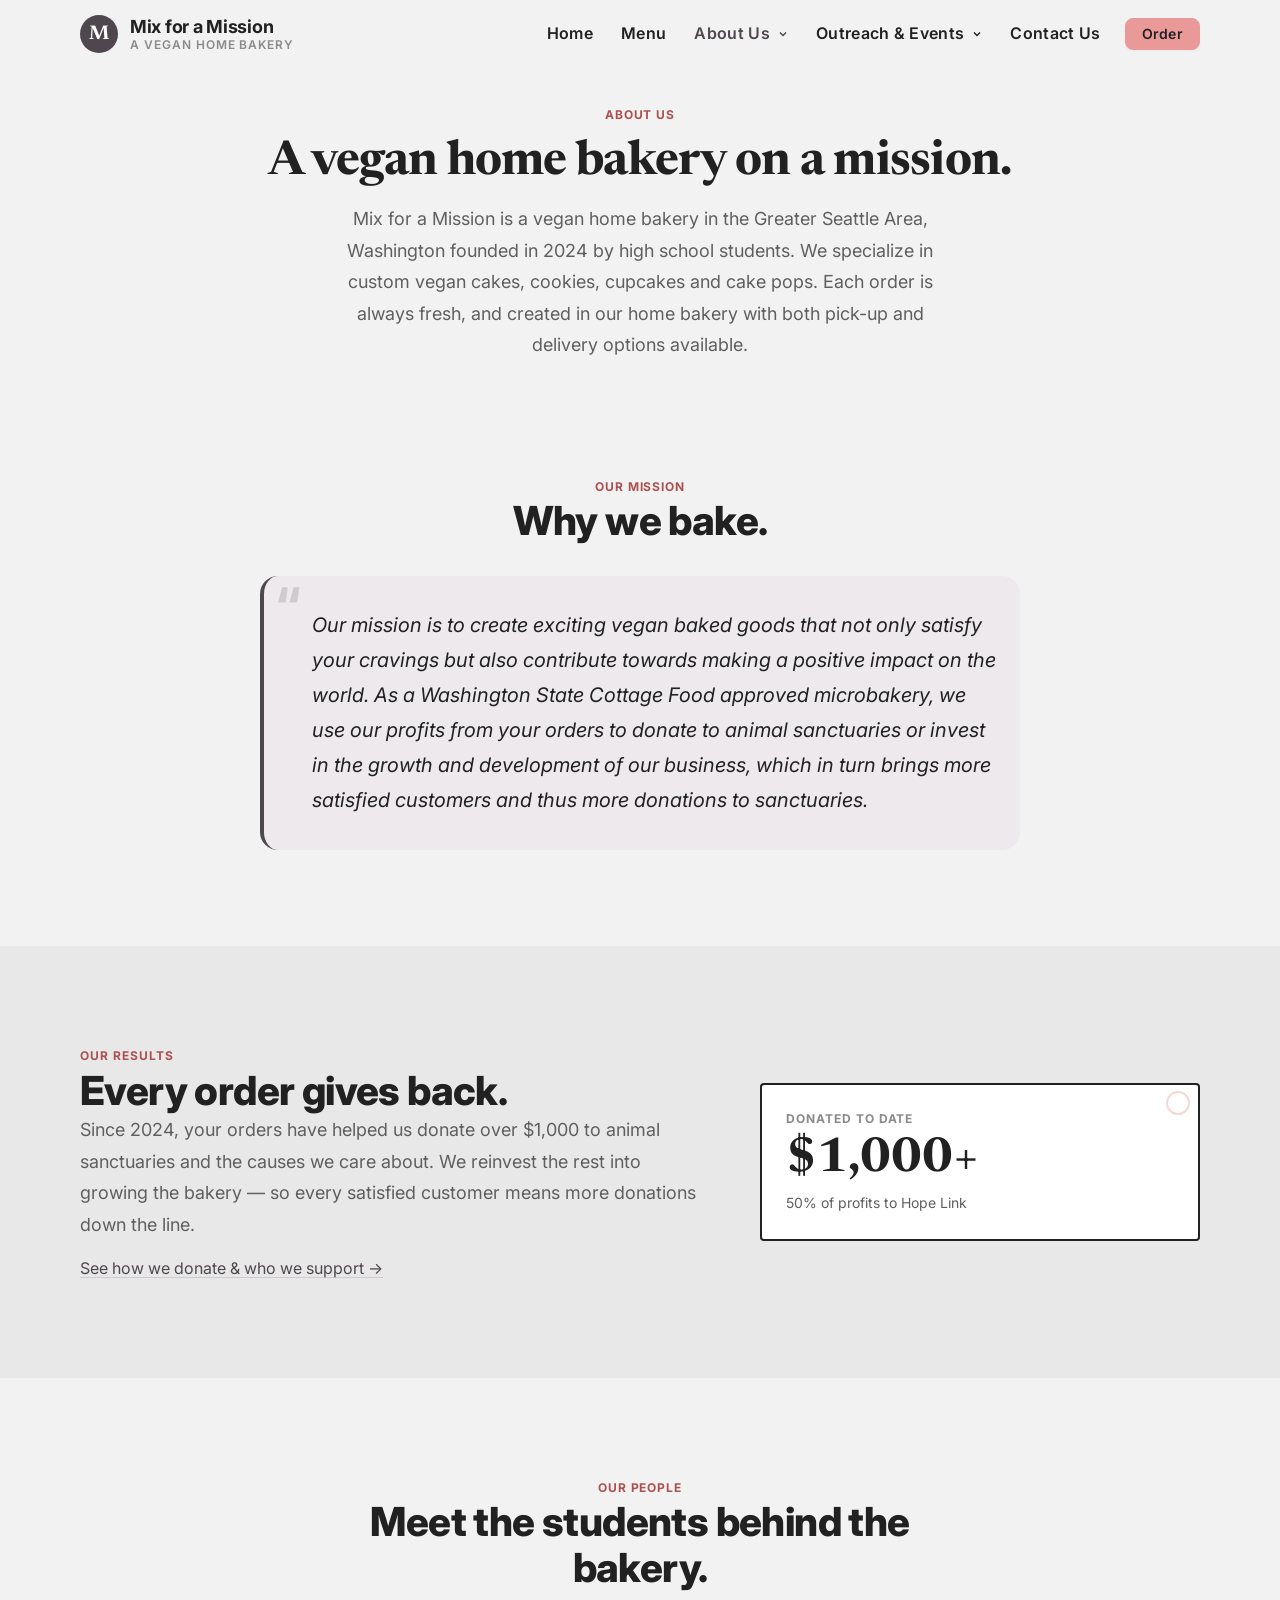
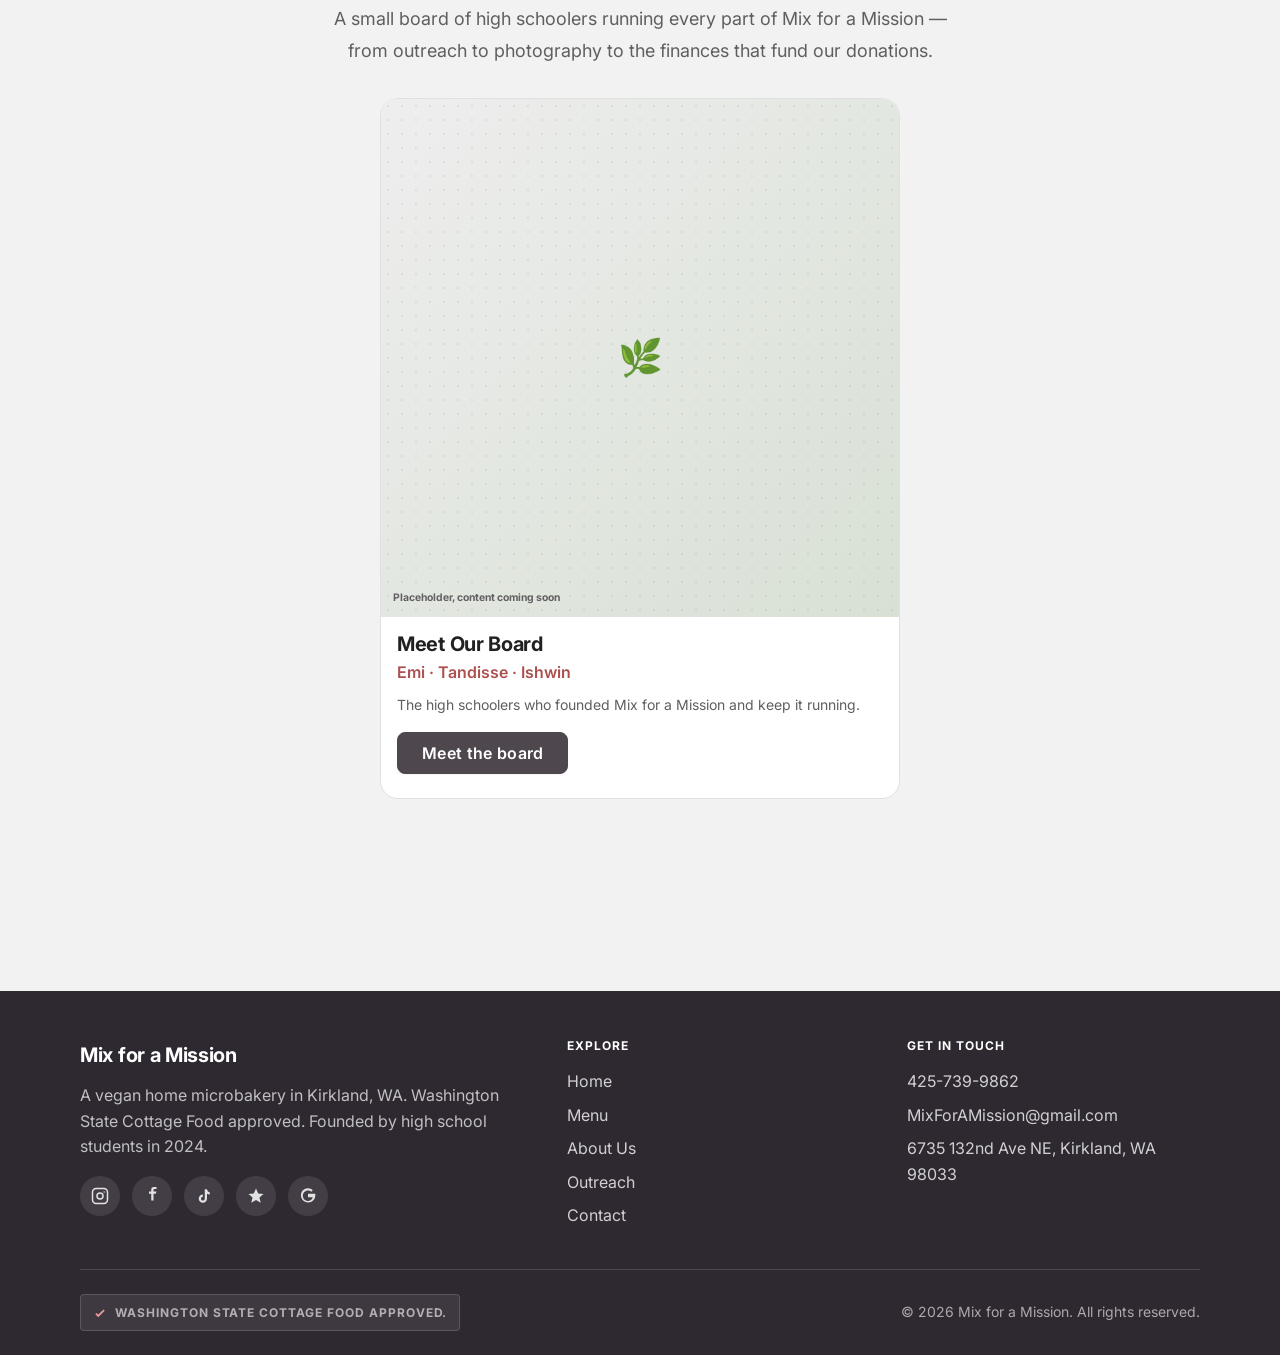
==== about/index.html @ ec53917e "Design overhaul: Newsreader typography, asymmetric hero, label-stamp motif, simplified cards + full " ====
<!DOCTYPE html>
<html lang="en">
<head>
  <meta charset="UTF-8" />
  <meta name="viewport" content="width=device-width, initial-scale=1.0" />
  <title>About: Mix for a Mission</title>
  <meta name="description" content="About Mix for a Mission: our story and mission." />
  <meta name="theme-color" content="#2f4a3a" />

  <link rel="preconnect" href="https://fonts.googleapis.com" />
  <link rel="preconnect" href="https://fonts.gstatic.com" crossorigin />
  <link href="https://fonts.googleapis.com/css2?family=Newsreader:opsz,wght@6..72,400;6..72,500;6..72,600;6..72,700&family=Inter:wght@400;500;600;700;800&display=swap" rel="stylesheet" />

  <link rel="stylesheet" href="../css/styles.css" />
  <link rel="icon" href="data:image/svg+xml,<svg xmlns='http://www.w3.org/2000/svg' viewBox='0 0 100 100'><circle cx='50' cy='50' r='48' fill='%232f4a3a'/><text x='50' y='68' font-size='52' text-anchor='middle' fill='white' font-family='Georgia,serif'>M</text></svg>" />
</head>
<body>
  <a class="skip-link" href="#main">Skip to content</a>

  <header class="site-header">
    <div class="container header-inner">
      <a class="brand" href="../" aria-label="Mix for a Mission — home">
        <span class="brand-mark" aria-hidden="true">M</span>
        <span class="brand-text">
          Mix for a Mission
          <small>A Vegan Home Bakery</small>
        </span>
      </a>
      <button class="nav-toggle" type="button" aria-expanded="false" aria-controls="primary-nav" aria-label="Menu">
        <span class="bar" aria-hidden="true"></span>
      </button>
      <nav class="primary-nav" id="primary-nav" aria-label="Primary">
        <ul class="nav-list">
          <li class="nav-item"><a class="nav-link" href="../">Home</a></li>
          <li class="nav-item"><a class="nav-link" href="../menu/">Menu</a></li>
          <li class="nav-item has-dropdown">
            <a class="nav-link has-caret is-current" href="./">About Us<svg class="caret" viewBox="0 0 10 10" fill="none" stroke="currentColor" stroke-width="1.5" aria-hidden="true"><path d="M2 3.5L5 6.5L8 3.5"/></svg></a>
            <ul class="dropdown" aria-label="About Us">
              <li><a class="is-active" href="./">Our Mission</a></li>
              <li><a href="donations.html">Donations</a></li>
              <li><a href="board.html">Board</a></li>
            </ul>
          </li>
          <li class="nav-item has-dropdown">
            <a class="nav-link has-caret" href="../outreach/">Outreach &amp; Events<svg class="caret" viewBox="0 0 10 10" fill="none" stroke="currentColor" stroke-width="1.5" aria-hidden="true"><path d="M2 3.5L5 6.5L8 3.5"/></svg></a>
            <ul class="dropdown" aria-label="Outreach &amp; Events">
              <li><a href="../outreach/local-partnerships.html">Local Partnerships</a></li>
            </ul>
          </li>
          <li class="nav-item"><a class="nav-link" href="../contact/">Contact Us</a></li>
        </ul>
        <!-- TODO: replace with the real Google Form URL -->
        <div class="nav-order"><a class="btn btn--secondary btn--sm" href="../contact/#order-form">Order</a></div>
      </nav>
    </div>
  </header>

  <main id="main">
    <!--
      ============================================================
      ABOUT US — hub/summary page
      --------------------------------------------------------
      Intro, full mission statement, Our Results stat, and a
      Meet Our Board CTA card. Donations and Board get their own
      dedicated sub-pages (linked from here).
      ============================================================
    -->

    <!-- ===== Page intro ===== -->
    <section class="page-intro" aria-labelledby="about-title">
      <div class="container">
        <span class="eyebrow">About Us</span>
        <h1 id="about-title">A vegan home bakery on a mission.</h1>
        <p class="lead">Mix for a Mission is a vegan home bakery in the Greater Seattle Area, Washington founded in 2024 by high school students. We specialize in custom vegan cakes, cookies, cupcakes and cake pops. Each order is always fresh, and created in our home bakery with both pick-up and delivery options available.</p>
      </div>
    </section>

    <!-- ===== Mission statement ===== -->
    <section class="section" aria-labelledby="mission-heading">
      <div class="container">
        <div class="section-head section-head--center">
          <span class="eyebrow">Our Mission</span>
          <h2 id="mission-heading">Why we bake.</h2>
        </div>
        <blockquote class="mission-quote">
          <p>Our mission is to create exciting vegan baked goods that not only satisfy your cravings but also contribute towards making a positive impact on the world. As a Washington State Cottage Food approved microbakery, we use our profits from your orders to donate to animal sanctuaries or invest in the growth and development of our business, which in turn brings more satisfied customers and thus more donations to sanctuaries.</p>
        </blockquote>
      </div>
    </section>

    <!-- ===== Our Results ===== -->
    <section class="section section--alt" aria-labelledby="results-heading">
      <div class="container">
        <div class="about-split">
          <div>
            <span class="eyebrow">Our Results</span>
            <h2 id="results-heading">Every order gives back.</h2>
            <p class="lead">Since 2024, your orders have helped us donate over $1,000 to animal sanctuaries and the causes we care about. We reinvest the rest into growing the bakery — so every satisfied customer means more donations down the line.</p>
            <p><a href="donations.html">See how we donate &amp; who we support &rarr;</a></p>
          </div>
          <div class="label-stamp">
            <span class="label-stamp__overline">Donated to date</span>
            <span class="label-stamp__num"><a href="donations.html">$1,000+</a></span>
            <span class="label-stamp__note">50% of profits to Hope Link</span>
          </div>
        </div>
      </div>
    </section>

    <!-- ===== Meet Our Board CTA card ===== -->
    <section class="section" aria-labelledby="board-heading">
      <div class="container">
        <div class="section-head section-head--center">
          <span class="eyebrow">Our People</span>
          <h2 id="board-heading">Meet the students behind the bakery.</h2>
          <p class="lead">A small board of high schoolers running every part of Mix for a Mission — from outreach to photography to the finances that fund our donations.</p>
        </div>
        <div class="cta-card-wrap">
          <!-- TODO: replace placeholder media with <img src="../assets/images/team.jpg"> -->
          <article class="product-card">
            <div class="product-card__media product-card__media--sage" role="img" aria-label="Placeholder for a team photo of the Mix for a Mission board">
              <span class="emoji" aria-hidden="true">🌿</span>
              <span class="placeholder-label">Placeholder, content coming soon</span>
            </div>
            <div class="product-card__body">
              <h3>Meet Our Board</h3>
              <p class="price">Emi &middot; Tandisse &middot; Ishwin</p>
              <p class="desc">The high schoolers who founded Mix for a Mission and keep it running.</p>
              <div class="cta-row cta-row--left">
                <a class="btn btn--primary" href="board.html">Meet the board</a>
              </div>
            </div>
          </article>
        </div>
      </div>
    </section>
  </main>

  <footer class="site-footer">
    <div class="container">
      <div class="footer-grid">
        <div>
          <div class="footer-brand">Mix for a Mission</div>
          <p>A vegan home microbakery in Kirkland, WA. Washington State Cottage Food approved. Founded by high school students in 2024.</p>
          <div class="footer-social">
            <a href="https://instagram.com/mixforamission" target="_blank" rel="noopener" aria-label="Instagram"><svg width="18" height="18" viewBox="0 0 24 24" fill="none" stroke="currentColor" stroke-width="2" aria-hidden="true"><rect x="2" y="2" width="20" height="20" rx="5"/><circle cx="12" cy="12" r="4"/><circle cx="17.5" cy="6.5" r="1" fill="currentColor" stroke="none"/></svg></a>
            <a href="https://facebook.com/mixforamission" target="_blank" rel="noopener" aria-label="Facebook"><svg width="18" height="18" viewBox="0 0 24 24" fill="currentColor" aria-hidden="true"><path d="M14 9h3l1-3h-4V4c0-1 .3-1.5 1.7-1.5H18V0h-3C11.5 0 11 1.8 11 3.5V6H8v3h3v9h3V9z"/></svg></a>
            <a href="https://www.tiktok.com/@mixforamission" target="_blank" rel="noopener" aria-label="TikTok"><svg width="18" height="18" viewBox="0 0 24 24" fill="currentColor" aria-hidden="true"><path d="M16 3c.3 2.1 1.6 3.7 3.7 4v3c-1.4 0-2.7-.4-3.7-1v6.5A5.5 5.5 0 1 1 10.5 10v3a2.5 2.5 0 1 0 2.5 2.5V3h3z"/></svg></a>
            <a href="https://www.yelp.com/biz/mix-for-a-mission-kirkland" target="_blank" rel="noopener" aria-label="Yelp"><svg width="18" height="18" viewBox="0 0 24 24" fill="currentColor" aria-hidden="true"><path d="M12 2l2.9 6.6 7.1.6-5.4 4.7 1.7 7L12 17.3 5.7 21l1.7-7L2 9.2l7.1-.6L12 2z"/></svg></a>
            <a href="https://g.page/r/CeCBfKI9pxDIEAI/review" target="_blank" rel="noopener" aria-label="Google Reviews"><svg width="18" height="18" viewBox="0 0 24 24" fill="currentColor" aria-hidden="true"><path d="M12 11v2.8h6.3c-.3 1.6-2 4.7-6.3 4.7-3.8 0-6.9-3.1-6.9-7s3.1-7 6.9-7c2.2 0 3.6.9 4.4 1.7l2-1.9C16.9 2.4 14.7 1.5 12 1.5 6.8 1.5 2.6 5.7 2.6 11S6.8 20.5 12 20.5c5.9 0 9.8-4.1 9.8-9.9 0-.7-.1-1.2-.2-1.6H12z"/></svg></a>
          </div>
        </div>
        <nav aria-label="Footer">
          <h2 class="footer-heading">Explore</h2>
          <ul class="footer-list">
            <li><a href="../">Home</a></li>
            <li><a href="../menu/">Menu</a></li>
            <li><a href="./">About Us</a></li>
            <li><a href="../outreach/">Outreach</a></li>
            <li><a href="../contact/">Contact</a></li>
          </ul>
        </nav>
        <div>
          <h2 class="footer-heading">Get in touch</h2>
          <ul class="footer-list">
            <li><a href="tel:+14257399862">425-739-9862</a></li>
            <li><a href="mailto:MixForAMission@gmail.com">MixForAMission@gmail.com</a></li>
            <li class="addr">6735 132nd Ave NE, Kirkland, WA 98033</li>
          </ul>
        </div>
      </div>
      <div class="footer-bottom">
        <span class="footer-approval"><svg class="check" viewBox="0 0 24 24" fill="none" stroke="currentColor" stroke-width="3" aria-hidden="true"><path d="M5 13l4 4L19 7"/></svg>Washington State Cottage Food Approved.</span>
        <span>© <span data-year>2024</span> Mix for a Mission. All rights reserved.</span>
      </div>
    </div>
  </footer>

  <script src="../js/main.js"></script>
</body>
</html>
---- css/styles.css ----
/* ============================================================
   Mix for a Mission — Base Styles
   Imports tokens, resets the browser, sets base typography &
   links, and defines the first components (buttons, container,
   grid utility). Page-specific styles will be added here later.

   RESPONSIVE STRATEGY (followed throughout the site):
   ----------------------------------------------------------
   Mobile-first layout with min-width queries. The base (no media
   query) is the phone layout — single column, full-bleed — and we
   progressively *add* columns and comfort as the viewport grows.
   Font sizes and button cosmetics are set once in the base and stay
   consistent across breakpoints (section/container padding does
   scale up at 900px).

     Base (no media query)  → phone-first: single column, full-bleed.
     ≥ 640px  (small tablet)  → 2-col grids where useful.
     ≥ 900px  (tablet/desktop) → multi-column layouts, side-by-side,
                                 larger horizontal page padding.
     --container-max         → content never exceeds 1200px (enforced
                               by max-width, not a media query).

   Fluid type via clamp() means most headings need no breakpoint
   overrides at all.

   Breakpoint variables (documented, not enforced via JS):
     --bp-sm:  640px
     --bp-md:  900px
     --bp-lg:  1200px
   ============================================================ */

@import url("./tokens.css");

:root {
  --bp-sm: 640px;
  --bp-md: 900px;
  --bp-lg: 1200px;
}

/* ----------------------------------------------------------
   RESET / NORMALIZE
   A minimal, modern reset. Not a full normalize — just enough
   to flatten cross-browser defaults sensibly.
   ---------------------------------------------------------- */

*,
*::before,
*::after {
  box-sizing: border-box;
  margin: 0;
  padding: 0;
}

html {
  -webkit-text-size-adjust: 100%;
  text-size-adjust: 100%;
  scroll-behavior: smooth;
  scroll-padding-top: var(--header-height); /* offset sticky header for anchors */
  tab-size: 4;
}

body {
  min-height: 100vh;
  font-family: var(--font-body);
  font-size: var(--fs-sm);
  line-height: var(--lh-normal);
  color: var(--color-text);
  background-color: var(--color-bg);
  -webkit-font-smoothing: antialiased;
  -moz-osx-font-smoothing: grayscale;
  text-rendering: optimizeLegibility;
  overflow-wrap: break-word; /* global safety net: no unbreakable string can cause horizontal overflow */
}

img,
picture,
svg,
video {
  display: block;
  max-width: 100%;
  height: auto;
}

input,
button,
textarea,
select {
  font: inherit;
  color: inherit;
}

button {
  background: none;
  border: none;
  cursor: pointer;
}

ul,
ol {
  list-style: none;
}

table {
  border-collapse: collapse;
  width: 100%;
}

/* Remove default heading margins — sizes come from the type scale below */
h1, h2, h3, h4, h5, h6 {
  margin: 0;
}

/* ----------------------------------------------------------
   BASE TYPOGRAPHY
   ---------------------------------------------------------- */

h2, h3, h4, h5, h6 {
  font-family: var(--font-body);
  font-weight: var(--font-weight-bold);
  line-height: var(--lh-tight);
  letter-spacing: var(--ls-tight);
  color: var(--color-text);
}

h1 {
  font-family: var(--font-display);
  font-weight: var(--font-weight-bold);
  line-height: var(--lh-tight);
  letter-spacing: var(--ls-tight);
  color: var(--color-text);
  font-size: var(--fs-display-lg);
}
h2 {
  font-size: clamp(1.75rem, 1rem + 2.5vw, 2.5rem);
  font-weight: var(--font-weight-extrabold);
}
h3 {
  font-size: var(--fs-3xl);
}
h4 {
  font-size: var(--fs-2xl);
}
h5 {
  font-size: var(--fs-xl);
}
h6 {
  font-size: var(--fs-lg);
  font-family: var(--font-body);
  font-weight: var(--font-weight-semibold);
  letter-spacing: var(--ls-normal);
}

p {
  margin-bottom: var(--sp-4);
}
p:last-child {
  margin-bottom: 0;
}

/* Small / caption text */
small,
.text-small {
  font-size: var(--fs-xs);
  color: var(--color-text-soft);
}

/* Eyebrow label — uppercase tracked label above headings */
.eyebrow {
  display: inline-block;
  font-size: var(--fs-2xs);
  font-weight: var(--font-weight-bold);
  letter-spacing: var(--ls-wider);
  text-transform: uppercase;
  color: var(--color-accent);
}

/* Lead paragraph */
.lead {
  font-size: var(--fs-md);
  line-height: var(--lh-relaxed);
  color: var(--color-text-muted);
}

/* ----------------------------------------------------------
   LINKS
   ---------------------------------------------------------- */

a {
  color: var(--color-primary);
  text-decoration: underline;
  text-decoration-thickness: 1px;
  text-underline-offset: 0.18em;
  text-decoration-color: var(--color-line-strong);
  transition: color var(--transition),
              text-decoration-color var(--transition);
}

a:hover {
  color: var(--color-accent);
  text-decoration-color: var(--color-accent);
}

a:active {
  color: var(--color-accent-active);
}

/* Links that should look like plain text until hover (nav, etc.) */
a.plain {
  text-decoration: none;
  text-decoration-color: transparent;
}
a.plain:hover {
  text-decoration: none;
}

/* ----------------------------------------------------------
   FOCUS — visible, accessible, token-driven
   ---------------------------------------------------------- */

:focus-visible {
  outline: var(--focus-ring);
  outline-offset: var(--focus-offset);
  border-radius: var(--radius-sm);
}

/* Skip link (injected by each page) */
.skip-link {
  position: absolute;
  top: -100px;
  left: var(--sp-4);
  z-index: var(--z-modal);
  padding: var(--sp-3) var(--sp-4);
  background: var(--color-primary);
  color: var(--color-on-primary);
  font-weight: var(--font-weight-semibold);
  text-decoration: none;
  border-radius: var(--radius);
  transition: top var(--transition);
}
.skip-link:focus {
  top: var(--sp-4);
  color: var(--color-on-primary);
}

/* Visually hidden (screen-reader only) */
.visually-hidden {
  position: absolute !important;
  width: 1px;
  height: 1px;
  padding: 0;
  margin: -1px;
  overflow: hidden;
  clip: rect(0, 0, 0, 0);
  white-space: nowrap;
  border: 0;
}

/* ----------------------------------------------------------
   BUTTON COMPONENT
   Two variants: primary (forest green) & secondary (terracotta).
   Built entirely from tokens. Sizes via modifier classes.
   ---------------------------------------------------------- */

.btn {
  display: inline-flex;
  align-items: center;
  justify-content: center;
  gap: var(--sp-2);
  padding: var(--sp-3) var(--sp-5);
  font-family: var(--font-body);
  font-size: var(--fs-sm);
  font-weight: var(--font-weight-semibold);
  line-height: 1;
  letter-spacing: var(--ls-wide);
  text-decoration: none;
  border: 1px solid transparent;
  border-radius: var(--radius);
  cursor: pointer;
  transition: background-color var(--transition),
              border-color var(--transition),
              color var(--transition),
              box-shadow var(--transition),
              transform var(--transition-fast);
}

.btn:active {
  transform: translateY(1px);
}

.btn:disabled,
.btn[aria-disabled="true"] {
  opacity: 0.5;
  cursor: not-allowed;
  pointer-events: none;
}

/* Disabled links — placeholder links with no destination yet.
   Removes hover/cursor/pointer so they don't look clickable.
   Only pointer-events: none cascades to descendants (SVG icons) so
   hovering the icon doesn't trigger :hover on the parent <a>.
   opacity is set ONLY on the <a> (not children) to avoid double-
   opacity from nesting. cursor inherits; text-decoration applies
   from the parent. Pair with a visible .placeholder-note label. */
a[aria-disabled="true"] {
  opacity: 0.45;
  cursor: not-allowed;
  pointer-events: none;
  text-decoration: none;
}
a[aria-disabled="true"] * {
  pointer-events: none;
}

/* Placeholder note — small muted "coming soon" label for disabled links */
.placeholder-note {
  font-size: var(--fs-2xs);
  color: var(--color-text-soft);
  font-style: italic;
  margin-top: var(--sp-2);
  margin-bottom: 0;
}
/* Force the note to its own line inside a flex row (e.g. .reviews-actions) */
.reviews-actions .placeholder-note {
  flex-basis: 100%;
  text-align: center;
}

/* Primary — deep forest green */
.btn--primary {
  background-color: var(--color-primary);
  color: var(--color-on-primary);
  border-color: var(--color-primary);
  box-shadow: var(--shadow-xs);
}
.btn--primary:hover {
  background-color: var(--color-primary-hover);
  border-color: var(--color-primary-hover);
  color: var(--color-on-primary);
  box-shadow: var(--shadow-sm);
}
.btn--primary:active {
  background-color: var(--color-primary-active);
  border-color: var(--color-primary-active);
}

/* Secondary / accent — soft terracotta (warm CTA) */
.btn--secondary {
  background-color: var(--color-accent-fill);
  color: var(--color-on-accent);
  border-color: var(--color-accent-fill);
  box-shadow: var(--shadow-xs);
}
.btn--secondary:hover {
  background-color: var(--color-accent-fill-hover);
  border-color: var(--color-accent-fill-hover);
  color: var(--color-on-accent);
  box-shadow: var(--shadow-sm);
}
.btn--secondary:active {
  background-color: var(--color-accent-fill-active);
  border-color: var(--color-accent-fill-active);
}

/* Ghost — outlined, transparent fill (for use on light grounds) */
.btn--ghost {
  background-color: transparent;
  color: var(--color-primary);
  border-color: var(--color-line-strong);
}
.btn--ghost:hover {
  background-color: var(--color-primary-soft);
  border-color: var(--color-primary);
  color: var(--color-primary);
}
.btn--ghost:active {
  background-color: var(--color-primary-soft);
  border-color: var(--color-primary-active);
}

/* Ghost on dark — for use inside dark/primary-filled panels */
.btn--ghost-dark {
  background-color: transparent;
  color: var(--color-text-inverse);
  border-color: rgba(255, 255, 255, 0.4);
}
.btn--ghost-dark:hover {
  background-color: rgba(255, 255, 255, 0.12);
  border-color: var(--color-text-inverse);
  color: var(--color-text-inverse);
}

/* Sizes */
.btn--sm {
  padding: var(--sp-2) var(--sp-4);
  font-size: var(--fs-xs);
}
.btn--lg {
  padding: var(--sp-4) var(--sp-6);
  font-size: var(--fs-md);
}
.btn--block {
  width: 100%;
}

/* ----------------------------------------------------------
   CONTAINER — consistent max width + horizontal page padding
   ---------------------------------------------------------- */

.container {
  width: 100%;
  max-width: var(--container-max);
  margin-inline: auto;
  padding-inline: var(--container-pad);
}

.container--narrow {
  max-width: var(--container-narrow);
}

.container--bleed {
  max-width: none;
  padding-inline: 0;
}

/* ----------------------------------------------------------
   GRID UTILITY — responsive, mobile-first
   Use .grid with a --cols modifier; columns collapse to 1 on
   mobile and expand at the breakpoints below.
   ---------------------------------------------------------- */

.grid {
  display: grid;
  gap: var(--sp-5);
  grid-template-columns: 1fr; /* mobile: single column */
}

.grid--gap-sm { gap: var(--sp-3); }
.grid--gap-lg { gap: var(--sp-7); }

/* ≥ 640px (small tablet) — allow 2 columns */
@media (min-width: 640px) {
  .grid--cols-2 { grid-template-columns: repeat(2, 1fr); }
  .grid--cols-4 { grid-template-columns: repeat(2, 1fr); }
}

/* ≥ 900px (tablet / desktop) — full column counts */
@media (min-width: 900px) {
  .container {
    padding-inline: var(--container-pad-lg);
  }
  .grid--cols-3 { grid-template-columns: repeat(3, 1fr); }
  .grid--cols-4 { grid-template-columns: repeat(4, 1fr); }
}

/* Auto-fill grids (responsive without breakpoint classes) */
.grid--auto {
  grid-template-columns: repeat(auto-fill, minmax(220px, 1fr));
}

/* ----------------------------------------------------------
   SECTION — vertical rhythm helper
   ---------------------------------------------------------- */

.section {
  padding-block: var(--section-pad-y-sm);
}

@media (min-width: 900px) {
  .section {
    padding-block: var(--section-pad-y);
  }
}

.section--alt {
  background-color: var(--color-bg-alt);
}

/* ============================================================
   SITE HEADER / NAVIGATION
   - Sticky header; gains hairline border + subtle shadow once scrolled.
   - Desktop (≥900px): horizontal nav with hover-reveal dropdowns.
   - Mobile (<900px): hamburger toggles a slide-down panel; the same
     markup is used, JS only toggles classes/aria for the toggle.
   - Core links work without JS (progressive enhancement). JS adds:
     hamburger open/close, dropdown click/keyboard, outside-click close,
     sticky-scroll shadow.
   - Active state: .is-active on the current page link; .is-current
     on a dropdown parent whose child page is current.
   ============================================================ */

.site-header {
  position: sticky;
  top: 0;
  z-index: var(--z-header);
  background-color: rgba(242, 242, 242, 0.92);
  -webkit-backdrop-filter: saturate(140%) blur(10px);
  backdrop-filter: saturate(140%) blur(10px);
  border-bottom: 1px solid transparent;
  transition: border-color var(--transition),
              background-color var(--transition),
              box-shadow var(--transition);
}
.site-header.is-scrolled {
  border-bottom-color: var(--color-line);
  background-color: rgba(242, 242, 242, 0.96);
  box-shadow: var(--shadow-sm);
}

.header-inner {
  height: var(--header-height);
  display: flex;
  align-items: center;
  justify-content: space-between;
  gap: var(--sp-4);
}

/* ---------- Brand / wordmark ---------- */
.brand {
  display: inline-flex;
  align-items: center;
  gap: var(--sp-3);
  text-decoration: none;
  color: var(--color-text);
  font-family: var(--font-body);
  font-weight: var(--font-weight-bold);
  font-size: var(--fs-md);
  line-height: 1.1;
  flex: 0 0 auto;
  letter-spacing: var(--ls-tight);
}
.brand:hover {
  color: var(--color-primary);
  text-decoration: none;
}
.brand-mark {
  flex: 0 0 auto;
  width: 38px;
  height: 38px;
  display: grid;
  place-items: center;
  border-radius: var(--radius-full);
  background-color: var(--color-primary);
  color: var(--color-on-primary);
  font-family: var(--font-display);
  font-weight: var(--font-weight-bold);
  font-size: var(--fs-lg);
}
.brand-text {
  display: flex;
  flex-direction: column;
}
.brand-text small {
  font-family: var(--font-body);
  font-size: var(--fs-2xs);
  font-weight: var(--font-weight-semibold);
  letter-spacing: var(--ls-wider);
  text-transform: uppercase;
  color: var(--color-text-soft);
  margin-top: 2px;
}

/* ---------- Mobile nav toggle (hidden on desktop; shown <900px) ---------- */
.nav-toggle {
  display: none; /* hidden on desktop; mobile media query shows it */
  align-items: center;
  justify-content: center;
  width: 44px;
  height: 44px;
  padding: 0;
  border: 1px solid var(--color-line-strong);
  border-radius: var(--radius);
  background-color: var(--color-surface);
  flex: 0 0 auto;
}
.nav-toggle:hover {
  border-color: var(--color-primary);
}
.nav-toggle .bar {
  display: block;
  position: relative;
  width: 20px;
  height: 2px;
  background-color: var(--color-text);
  transition: transform var(--transition), opacity var(--transition),
              background-color var(--transition);
}
.nav-toggle .bar::before,
.nav-toggle .bar::after {
  content: "";
  position: absolute;
  left: 0;
  width: 20px;
  height: 2px;
  background-color: var(--color-text);
  transition: transform var(--transition);
}
.nav-toggle .bar::before { top: -6px; }
.nav-toggle .bar::after  { top: 6px; }
.nav-toggle[aria-expanded="true"] .bar { background-color: transparent; }
.nav-toggle[aria-expanded="true"] .bar::before { transform: translateY(6px) rotate(45deg); }
.nav-toggle[aria-expanded="true"] .bar::after  { transform: translateY(-6px) rotate(-45deg); }

/* ---------- Primary nav (shared markup, behaves differently by viewport) ---------- */
.primary-nav {
  display: flex;
  align-items: center;
  gap: var(--sp-1);
}
.primary-nav a {
  text-decoration: none;
  color: var(--color-text);
}
.primary-nav a:hover {
  text-decoration: none;
  color: var(--color-primary);
}

/* Top-level link styling (desktop) */
.nav-list {
  display: flex;
  align-items: center;
  gap: var(--sp-1);
}
.nav-item {
  position: relative; /* dropdown anchor */
}
.nav-link {
  display: inline-flex;
  align-items: center;
  gap: var(--sp-2);
  padding: var(--sp-2) var(--sp-3);
  font-size: var(--fs-sm);
  font-weight: var(--font-weight-semibold);
  letter-spacing: var(--ls-wide);
  border-radius: var(--radius);
  color: var(--color-text);
  transition: background-color var(--transition), color var(--transition);
}
.nav-link:hover {
  background-color: var(--color-primary-soft);
  color: var(--color-primary);
}
/* Active page */
.nav-link.is-active {
  color: var(--color-primary);
}
.nav-link.is-active::after {
  content: "";
  position: absolute;
  left: var(--sp-3);
  right: var(--sp-3);
  bottom: 6px;
  height: 2px;
  background-color: var(--color-accent-fill);
  border-radius: 2px;
}
/* Dropdown parent whose child is current */
.nav-link.is-current {
  color: var(--color-primary);
}
/* Caret for dropdown parents */
.nav-link .caret {
  width: 10px;
  height: 10px;
  transition: transform var(--transition);
}

/* Header Order button */
.nav-order {
  margin-left: var(--sp-2);
}

/* ---------- Dropdown menus (desktop hover + click/keyboard) ---------- */
.dropdown {
  position: absolute;
  top: 100%;
  left: 0;
  min-width: 220px;
  background-color: var(--color-surface);
  border: 1px solid var(--color-line);
  border-radius: var(--radius);
  box-shadow: var(--shadow-md);
  padding: var(--sp-2);
  display: grid;
  gap: 2px;
  /* hidden by default (both desktop & mobile-off) */
  opacity: 0;
  visibility: hidden;
  transform: translateY(6px);
  transition: opacity var(--transition), transform var(--transition),
              visibility var(--transition);
}
.dropdown a {
  display: block;
  padding: var(--sp-2) var(--sp-3);
  font-size: var(--fs-sm);
  font-weight: var(--font-weight-medium);
  color: var(--color-text-muted);
  border-radius: var(--radius-sm);
  transition: background-color var(--transition), color var(--transition);
}
.dropdown a:hover {
  background-color: var(--color-primary-soft);
  color: var(--color-primary);
  text-decoration: none;
}
.dropdown a.is-active {
  color: var(--color-primary);
  font-weight: var(--font-weight-semibold);
  background-color: var(--color-primary-soft);
}

/* Desktop dropdown reveal (≥900px) — CSS only, keyboard reachable via :focus-within */
@media (min-width: 900px) {
  .nav-item:hover > .dropdown,
  .nav-item:focus-within > .dropdown {
    opacity: 1;
    visibility: visible;
    transform: translateY(0);
  }
  .nav-item:hover > .nav-link .caret,
  .nav-item:focus-within > .nav-link .caret {
    transform: rotate(180deg);
  }
}

/* ============================================================
   MOBILE NAV (<900px)
   The nav becomes a full panel below the header. The dropdowns
   expand inline within the panel. Hamburger button shows.
   ============================================================ */

@media (max-width: 899px) {
  .nav-toggle {
    display: inline-flex;
  }

  .primary-nav {
    position: fixed;
    inset: var(--header-height) 0 auto 0;
    flex-direction: column;
    align-items: stretch;
    gap: 0;
    background-color: var(--color-surface);
    border-bottom: 1px solid var(--color-line);
    box-shadow: var(--shadow-lg);
    padding: var(--sp-4) var(--container-pad) var(--sp-6);
    max-height: calc(100vh - var(--header-height));
    overflow-y: auto;
    transform: translateY(-12px);
    opacity: 0;
    visibility: hidden;
    transition: transform var(--transition), opacity var(--transition),
                visibility var(--transition);
  }
  .primary-nav.is-open {
    transform: none;
    opacity: 1;
    visibility: visible;
  }

  .nav-list {
    flex-direction: column;
    align-items: stretch;
    gap: 0;
  }
  .nav-item + .nav-item {
    border-top: 1px solid var(--color-line);
  }
  .nav-link {
    width: 100%;
    justify-content: space-between;
    padding: var(--sp-4) var(--sp-3);
    font-size: var(--fs-md);
    border-radius: 0;
  }
  .nav-link.is-active::after {
    display: none; /* no underline in mobile panel */
  }
  .nav-link.is-active {
    background-color: var(--color-primary-soft);
  }

  /* Dropdown shows inline (always visible, indented under parent — no JS needed) */
  .dropdown {
    position: static;
    min-width: 0;
    box-shadow: none;
    border: none;
    background-color: transparent;
    padding: 0 0 var(--sp-3) var(--sp-4);
    transform: none;
    opacity: 1;
    visibility: visible;
    display: block;
  }
  .dropdown a {
    padding: var(--sp-3) var(--sp-3);
  }

  .nav-order {
    margin-left: 0;
    margin-top: var(--sp-4);
  }
  .nav-order .btn {
    width: 100%;
  }
}

/* ============================================================
   SITE FOOTER
   ============================================================ */

.site-footer {
  background-color: var(--color-primary-active);
  color: rgba(255, 255, 255, 0.78);
  padding-block: var(--sp-7) var(--sp-5);
  margin-top: var(--sp-9);
}
.footer-grid {
  display: grid;
  gap: var(--sp-6);
  grid-template-columns: 1fr;
  margin-bottom: var(--sp-6);
}
.footer-brand {
  font-family: var(--font-body);
  font-size: var(--fs-lg);
  font-weight: var(--font-weight-bold);
  color: var(--color-text-inverse);
  margin-bottom: var(--sp-3);
  letter-spacing: var(--ls-tight);
}
.footer-grid p {
  color: rgba(255, 255, 255, 0.7);
  font-size: var(--fs-sm);
  max-width: 42ch;
}
.footer-heading {
  font-family: var(--font-body);
  font-size: var(--fs-2xs);
  font-weight: var(--font-weight-bold);
  letter-spacing: var(--ls-wider);
  text-transform: uppercase;
  color: var(--color-text-inverse);
  margin-bottom: var(--sp-4);
}
.footer-list li {
  margin-bottom: var(--sp-2);
}
.footer-list a,
.site-footer a {
  color: rgba(255, 255, 255, 0.78);
  font-size: var(--fs-sm);
  text-decoration: none;
}
.footer-list a:hover,
.site-footer a:hover {
  color: var(--color-text-inverse);
  text-decoration: none;
}
.footer-list .addr {
  color: rgba(255, 255, 255, 0.78);
  font-size: var(--fs-sm);
  font-style: normal;
  margin-bottom: var(--sp-2);
}

/* Social icon row */
.footer-social {
  display: flex;
  flex-wrap: wrap;
  gap: var(--sp-3);
  margin-top: var(--sp-4);
}
.footer-social a {
  display: inline-grid;
  place-items: center;
  width: 40px;
  height: 40px;
  border-radius: var(--radius-full);
  background-color: rgba(255, 255, 255, 0.1);
  color: rgba(255, 255, 255, 0.85);
  transition: background-color var(--transition), color var(--transition);
}
.footer-social a:hover {
  background-color: var(--color-accent-fill);
  color: var(--color-on-accent);
}
/* Disabled social icons in footer — more faded on dark bg */
.footer-social a[aria-disabled="true"] {
  opacity: 0.3;
}
.site-footer .placeholder-note {
  color: rgba(255, 255, 255, 0.5);
}

/* Footer bottom bar */
.footer-bottom {
  display: flex;
  flex-wrap: wrap;
  justify-content: space-between;
  align-items: center;
  gap: var(--sp-3);
  padding-top: var(--sp-5);
  border-top: 1px solid rgba(255, 255, 255, 0.14);
  font-size: var(--fs-xs);
  color: rgba(255, 255, 255, 0.6);
}
.footer-approval {
  display: inline-flex;
  align-items: center;
  gap: var(--sp-2);
  background-color: rgba(255, 255, 255, 0.08);
  border: 1px solid rgba(255, 255, 255, 0.15);
  border-radius: var(--radius-sm);
  padding: var(--sp-2) var(--sp-3);
  font-family: var(--font-body);
  font-size: var(--fs-2xs);
  font-weight: var(--font-weight-bold);
  letter-spacing: var(--ls-wider);
  text-transform: uppercase;
}
.footer-approval .check {
  width: 14px;
  height: 14px;
  color: var(--color-accent-fill);
  flex: 0 0 auto;
}

/* Footer responsive grid */
@media (min-width: 640px) {
  .footer-grid {
    grid-template-columns: 1.5fr 1fr 1fr;
    gap: var(--sp-7);
  }
}
@media (max-width: 639px) {
  .footer-bottom {
    justify-content: center;
    text-align: center;
  }
}

/* ============================================================
   HOME PAGE — section components
   Hero, about summary + stat callout,
   featured menu teaser cards, reviews/social proof, social row.
   All mobile-first; responsive down to ~360px.
   ============================================================ */

/* ---------- Hero ---------- */
.hero {
  padding-block: var(--sp-7) var(--sp-8);
}
.hero-inner {
  display: grid;
  gap: var(--sp-7);
  align-items: center;
  grid-template-columns: 1fr;
}

.hero-content h1 {
  margin-bottom: var(--sp-5);
}
.hero-line {
  display: block;
}
@media (max-width: 360px) {
  .hero-line {
    display: inline;
  }
  .hero-line + .hero-line::before {
    content: " ";
  }
}
.hero .lead {
  max-width: 48ch;
  margin-bottom: var(--sp-5);
}

.hero-actions {
  display: flex;
  flex-wrap: wrap;
  align-items: center;
  gap: var(--sp-3) var(--sp-5);
}

.hero-stat {
  display: inline-flex;
  align-items: center;
  gap: var(--sp-2);
  font-family: var(--font-display);
  font-size: var(--fs-md);
  font-weight: var(--font-weight-semibold);
  color: var(--color-accent);
  text-decoration: none;
  border-bottom: 2px solid var(--color-accent-fill);
  padding-bottom: 2px;
  transition: color var(--transition), border-color var(--transition);
  margin-top: var(--sp-3);
}
.hero-stat:hover {
  color: var(--color-accent-hover);
  border-color: var(--color-accent-hover);
  text-decoration: none;
}

/* Hero visual placeholder (swap for a real photo later) */
.hero-visual {
  position: relative;
  aspect-ratio: 4 / 5;
  border-radius: var(--radius-lg);
  overflow: hidden;
  background:
    radial-gradient(circle at 28% 22%, rgba(255, 255, 255, 0.55), transparent 55%),
    linear-gradient(135deg, var(--color-accent-soft), var(--color-primary-soft));
  display: grid;
  place-items: center;
  box-shadow: var(--shadow-lg);
  border: 1px solid var(--color-line);
}
.hero-visual::after {
  content: "";
  position: absolute;
  inset: 0;
  background-image: radial-gradient(rgba(33, 33, 33, 0.08) 1px, transparent 1px);
  background-size: 18px 18px;
}
.hero-visual .placeholder-label {
  position: relative;
  z-index: 1;
  text-align: center;
  padding: var(--sp-5);
  color: var(--color-primary-active);
}
.hero-visual .placeholder-label strong {
  display: block;
  font-family: var(--font-display);
  font-size: var(--fs-md);
  font-weight: var(--font-weight-semibold);
  margin-bottom: var(--sp-1);
}
.hero-visual .placeholder-label span {
  font-size: var(--fs-2xs);
  line-height: 1.4;
  opacity: 0.7;
}

/* ---------- Section head helper ---------- */
.section-head {
  max-width: 620px;
  margin-bottom: var(--sp-6);
}
.section-head--center {
  margin-inline: auto;
  text-align: center;
}
.section-head h2 {
  margin-bottom: var(--sp-3);
}

/* ---------- About summary + stat callout ---------- */
.about-split {
  display: grid;
  gap: var(--sp-6);
  grid-template-columns: 1fr;
  align-items: center;
}

/* ---------- Label stamp — ingredient-label vernacular drawn from the real
   material: CONTAINS stamps, cottage food disclaimers, net weight callouts.
   Used for the donation stat (home + about + donations pages) and amplified
   in the footer as a signature motif specific to this cottage food business. ---------- */
.label-stamp {
  background-color: var(--color-surface);
  border: 2px solid var(--color-text);
  border-radius: var(--radius-sm);
  padding: var(--sp-5) var(--sp-5);
  padding-right: calc(var(--sp-5) + 28px); /* room for decorative circle */
  text-align: left;
  position: relative;
  overflow: hidden;
}
.label-stamp::before {
  content: "";
  position: absolute;
  top: 6px;
  right: 8px;
  width: 24px;
  height: 24px;
  border: 2px solid var(--color-accent-fill);
  border-radius: var(--radius-full);
  opacity: 0.4;
}
.label-stamp__overline {
  display: block;
  font-family: var(--font-body);
  font-size: var(--fs-2xs);
  font-weight: var(--font-weight-bold);
  letter-spacing: var(--ls-wider);
  text-transform: uppercase;
  color: var(--color-text-soft);
  margin-bottom: var(--sp-2);
}
.label-stamp__num {
  display: block;
  font-family: var(--font-display);
  font-size: var(--fs-display-md);
  font-weight: var(--font-weight-bold);
  line-height: 1;
  color: var(--color-text);
  margin-bottom: var(--sp-2);
}
.label-stamp__num a {
  color: inherit;
  text-decoration: none;
}
.label-stamp__num a:hover {
  color: var(--color-accent);
  text-decoration: underline;
}
.label-stamp__note {
  display: block;
  font-size: var(--fs-xs);
  color: var(--color-text-muted);
}

/* ---------- Featured menu teaser cards ---------- */
.featured-grid {
  display: grid;
  gap: var(--sp-5);
  grid-template-columns: 1fr;
}
.product-card {
  background-color: var(--color-surface);
  border: 1px solid var(--color-line);
  border-radius: var(--radius-lg);
  overflow: hidden;
  transition: border-color var(--transition);
}
.product-card:hover {
  border-color: var(--color-line-strong);
}
.product-card__media {
  aspect-ratio: 1;
  display: grid;
  place-items: center;
  position: relative;
  color: var(--color-primary-active);
}
/* Per-flavor placeholder tints (subtle, distinguishable) */
.product-card__media--vanilla     { background: linear-gradient(135deg, #f6ecd8, #ece0c6); }
.product-card__media--rose        { background: linear-gradient(135deg, #f6e2e2, #ecd0cf); }
.product-card__media--chocolate   { background: linear-gradient(135deg, #e3d6c8, #cbb8a4); }
.product-card__media--strawberry  { background: linear-gradient(135deg, #f4ddd8, #ecccc6); }
.product-card__media--ube         { background: linear-gradient(135deg, #e6dcea, #d4c7dd); }
.product-card__media::after {
  content: "";
  position: absolute;
  inset: 0;
  background-image: radial-gradient(rgba(33, 33, 33, 0.07) 1px, transparent 1px);
  background-size: 14px 14px;
}
.product-card__media .emoji {
  position: relative;
  z-index: 1;
  font-size: 2.25rem;
  filter: saturate(0.85);
}
.product-card__media .placeholder-label {
  position: absolute;
  bottom: var(--sp-3);
  left: var(--sp-3);
  right: var(--sp-3);
  z-index: 1;
  font-size: 0.65rem;
  line-height: 1.35;
  font-weight: var(--font-weight-bold);
  opacity: 0.7;
}
.product-card__body {
  padding: var(--sp-4) var(--sp-4) var(--sp-5);
}
.product-card__body h3 {
  font-size: var(--fs-lg);
  margin-bottom: var(--sp-1);
}
.product-card__body .price {
  font-size: var(--fs-sm);
  color: var(--color-accent);
  font-weight: var(--font-weight-semibold);
  margin-bottom: var(--sp-2);
}
.product-card__body .desc {
  font-size: var(--fs-xs);
  color: var(--color-text-muted);
  margin: 0;
}

/* ---------- Reviews / social proof ---------- */
.reviews {
  text-align: center;
}
.reviews-actions {
  display: flex;
  flex-wrap: wrap;
  gap: var(--sp-3);
  justify-content: center;
  margin-top: var(--sp-5);
}
.review-link {
  display: inline-flex;
  align-items: center;
  gap: var(--sp-3);
  padding: var(--sp-3) var(--sp-5);
  border: 1px solid var(--color-line-strong);
  border-radius: var(--radius);
  background-color: var(--color-surface);
  color: var(--color-text);
  font-size: var(--fs-sm);
  font-weight: var(--font-weight-semibold);
  text-decoration: none;
  transition: border-color var(--transition), background-color var(--transition),
              color var(--transition), transform var(--transition);
}
.review-link:hover {
  border-color: var(--color-primary);
  background-color: var(--color-primary-soft);
  color: var(--color-primary);
  text-decoration: none;
  transform: translateY(-2px);
}
.review-link .ico {
  flex: 0 0 auto;
  width: 22px;
  height: 22px;
  color: var(--color-accent);
}

/* ---------- Social highlight row (page-specific) ---------- */
.social-highlight {
  text-align: center;
}
.social-highlight-row {
  display: flex;
  flex-wrap: wrap;
  gap: var(--sp-4);
  justify-content: center;
  margin-top: var(--sp-5);
}
.social-highlight-row a {
  display: inline-flex;
  align-items: center;
  gap: var(--sp-2);
  padding: var(--sp-3) var(--sp-5);
  border-radius: var(--radius-full);
  border: 1px solid var(--color-line);
  background-color: var(--color-surface);
  color: var(--color-text);
  font-size: var(--fs-sm);
  font-weight: var(--font-weight-semibold);
  text-decoration: none;
  transition: border-color var(--transition), background-color var(--transition),
              color var(--transition), transform var(--transition);
}
.social-highlight-row a:hover {
  border-color: var(--color-primary);
  background-color: var(--color-primary-soft);
  color: var(--color-primary);
  text-decoration: none;
  transform: translateY(-2px);
}
.social-highlight-row .ico {
  width: 20px;
  height: 20px;
  flex: 0 0 auto;
}

/* ---------- CTA row helper (centered buttons under a section) ---------- */
.cta-row {
  display: flex;
  flex-wrap: wrap;
  gap: var(--sp-3);
  justify-content: center;
  margin-top: var(--sp-6);
}
/* Left-aligned, tighter variant — for buttons inside a card body */
.cta-row--left {
  justify-content: flex-start;
  margin-top: var(--sp-4);
}
/* Left-aligned with generous top spacing — for a back-link below a grid */
.cta-row--left-lg {
  justify-content: flex-start;
  margin-top: var(--sp-7);
}

/* Stacked CTA — full-width buttons on mobile (max tap target), centered
   row on ≥640px. Used for the featured-section dual CTA (See full menu +
   Order Now) where both actions need to be prominent and easy to tap on
   small screens. Per mobile review: both buttons are full-width and
   ≥48px tall (btn--lg padding) at ~375px. */
.cta-row--stack {
  flex-direction: column;
  align-items: stretch;
  gap: var(--sp-4);
  max-width: 420px;
  margin-inline: auto;
}
.cta-row--stack .btn {
  width: 100%;
}
@media (min-width: 640px) {
  .cta-row--stack {
    flex-direction: row;
    align-items: center;
    justify-content: center;
    max-width: none;
  }
  .cta-row--stack .btn {
    width: auto;
  }
}

/* ---------- Responsive: home page ---------- */
@media (min-width: 640px) {
  .featured-grid {
    grid-template-columns: repeat(2, 1fr);
  }
}
@media (min-width: 900px) {
  .hero {
    padding-block: var(--sp-9) var(--sp-9);
  }
  .hero-inner {
    grid-template-columns: 1.2fr 0.8fr;
    gap: var(--sp-8);
  }
  .hero-content h1 {
    font-size: clamp(2.5rem, 2rem + 3vw, 4rem);
    line-height: 1.1;
  }
  .about-split {
    grid-template-columns: 1.4fr 1fr;
    gap: var(--sp-8);
  }
  .featured-grid {
    grid-template-columns: repeat(3, 1fr);
    gap: var(--sp-6);
  }
}
@media (min-width: 1100px) {
  /* Show all five featured cakes in one row on very wide screens */
  .featured-grid {
    grid-template-columns: repeat(5, 1fr);
  }
}

/* ============================================================
   MENU PAGE
   - Sticky category sub-nav (below the main header) with
     scroll-spy active state.
   - Section headers with pricing chips.
   - Flavor card grid (reuses .product-card) with per-flavor
     tinted placeholders, denser than the home featured grid.
   - Cake jars callout.
   ============================================================ */

/* ---------- Menu page intro ---------- */
.menu-intro {
  padding-block: var(--sp-6) var(--sp-4);
  text-align: center;
}
.menu-intro .eyebrow {
  margin-bottom: var(--sp-3);
}
.menu-intro h1 {
  font-size: var(--fs-display-md);
  margin-bottom: var(--sp-3);
}
.menu-intro .lead {
  max-width: 56ch;
  margin-inline: auto;
}

/* Gluten-free note callout in the menu intro */
.menu-gf-note {
  max-width: 52ch;
  margin: var(--sp-4) auto 0;
  font-size: var(--fs-xs);
  color: var(--color-text-muted);
  background-color: var(--color-surface);
  border: 1px solid var(--color-line);
  border-radius: var(--radius);
  padding: var(--sp-3) var(--sp-4);
  text-align: center;
}
.menu-gf-note .gf-mark {
  color: var(--color-accent);
  font-weight: var(--font-weight-bold);
}

/* ---------- Cake jars callout ---------- */
.cake-jars {
  display: flex;
  flex-wrap: wrap;
  align-items: center;
  justify-content: center;
  gap: var(--sp-3) var(--sp-4);
  margin: var(--sp-4) auto var(--sp-2);
  max-width: 560px;
  padding: var(--sp-4) var(--sp-5);
  background-color: var(--color-accent-soft);
  border: 1px solid var(--color-line);
  border-radius: var(--radius-lg);
}
.cake-jars__label {
  display: inline-flex;
  align-items: center;
  gap: var(--sp-2);
  font-family: var(--font-display);
  font-size: var(--fs-lg);
  font-weight: var(--font-weight-semibold);
  color: var(--color-accent-active);
}
.cake-jars__label .ico {
  width: 22px;
  height: 22px;
  color: var(--color-accent);
}
.cake-jars__price {
  font-size: var(--fs-sm);
  font-weight: var(--font-weight-bold);
  color: var(--color-accent);
  background-color: var(--color-surface);
  padding: var(--sp-1) var(--sp-3);
  border-radius: var(--radius-full);
}
.cake-jars__desc {
  font-size: var(--fs-xs);
  color: var(--color-text-muted);
  line-height: var(--lh-normal);
}

/* ---------- Sticky category sub-nav ----------
   Sticks below the main header. Active state set by JS
   scroll-spy (adds .is-active to the matching link). */
.menu-subnav {
  position: sticky;
  top: var(--header-height);
  z-index: var(--z-sticky);
  max-width: 100%;
  overflow-x: hidden; /* safety net: never let sub-nav links cause page overflow */
  background-color: rgba(242, 242, 242, 0.94);
  -webkit-backdrop-filter: saturate(140%) blur(8px);
  backdrop-filter: saturate(140%) blur(8px);
  border-top: 1px solid var(--color-line);
  border-bottom: 1px solid var(--color-line);
  transition: box-shadow var(--transition);
}
.menu-subnav.is-scrolled {
  box-shadow: var(--shadow-sm);
}
.menu-subnav__inner {
  display: flex;
  align-items: center;
  gap: var(--sp-1);
  overflow-x: auto; /* horizontal scroll for the category links; overflow is clipped by the parent .menu-subnav */
  scrollbar-width: none; /* Firefox */
  padding-block: var(--sp-2);
  -webkit-overflow-scrolling: touch;
}
.menu-subnav__inner::-webkit-scrollbar {
  display: none;
}
.menu-subnav a {
  flex: 0 0 auto;
  display: inline-flex;
  align-items: center;
  gap: var(--sp-2);
  padding: var(--sp-2) var(--sp-4);
  font-size: var(--fs-sm);
  font-weight: var(--font-weight-semibold);
  color: var(--color-text-muted);
  text-decoration: none;
  border-radius: var(--radius-full);
  border: 1px solid transparent;
  transition: color var(--transition), background-color var(--transition),
              border-color var(--transition);
  white-space: nowrap;
}
.menu-subnav a:hover {
  color: var(--color-primary);
  background-color: var(--color-primary-soft);
}
.menu-subnav a.is-active {
  color: var(--color-on-primary);
  background-color: var(--color-primary);
  border-color: var(--color-primary);
}
.menu-subnav a .count {
  font-size: var(--fs-2xs);
  font-weight: var(--font-weight-bold);
  opacity: 0.6;
}

/* ---------- Menu section ----------
   scroll-margin-top compensates for the section's OWN top padding so
   that anchor jumps land the heading just below the sticky bars, not
   with an extra-large gap. The global html { scroll-padding-top }
   already offsets the 68px header; scroll-margin-top + padding-top
   together add the sub-nav offset (~52px). Total heading position:
     68 (scroll-padding) + scroll-margin-top + padding-top = 120px.
   Sticky bars = header 68 + sub-nav ~44 = ~112px, leaving an 8px gap. */
.menu-section {
  scroll-margin-top: calc(52px - var(--sp-6));
  padding-block: var(--sp-6);
}
.menu-section--alt {
  background-color: var(--color-bg-alt);
}
.menu-section-head {
  display: flex;
  flex-wrap: wrap;
  align-items: flex-end;
  justify-content: space-between;
  gap: var(--sp-4);
  margin-bottom: var(--sp-5);
}
.menu-section-head__title {
  max-width: 60ch;
  min-width: 0; /* allow shrinking in flex so long headings don't overflow */
}
.menu-section-head__title .eyebrow {
  margin-bottom: var(--sp-2);
}
.menu-section-head__title h2 {
  font-size: var(--fs-3xl);
  margin-bottom: var(--sp-2);
  overflow-wrap: break-word; /* break long hyphenated words on narrow screens */
}
.menu-section-head__title p {
  font-size: var(--fs-sm);
  color: var(--color-text-muted);
  margin: 0;
}
/* Pricing chips */
.price-chips {
  display: flex;
  flex-wrap: wrap;
  gap: var(--sp-2);
  flex: 0 1 auto; /* allow shrinking so the row never overflows */
  min-width: 0;
  max-width: 100%;
}
.price-chip {
  display: inline-flex;
  align-items: baseline;
  gap: var(--sp-1);
  padding: var(--sp-2) var(--sp-3);
  background-color: var(--color-surface);
  border: 1px solid var(--color-line);
  border-radius: var(--radius);
  font-size: var(--fs-xs);
  font-weight: var(--font-weight-semibold);
  color: var(--color-text);
  line-height: 1.2;
  max-width: 100%;
}
.price-chip .num {
  font-family: var(--font-display);
  font-size: var(--fs-md);
  font-weight: var(--font-weight-bold);
  color: var(--color-accent);
}
.price-chip .lbl {
  color: var(--color-text-muted);
  font-weight: var(--font-weight-medium);
  overflow-wrap: anywhere; /* long add-on text ("+ $3 half & half") wraps */
}

/* ---------- Flavor grid ----------
   Denser than .featured-grid: more cards, smaller tiles. */
.flavor-grid {
  display: grid;
  gap: var(--sp-4);
  grid-template-columns: repeat(2, 1fr);
}
/* Flavor card — leaner variant of .product-card */
.flavor-card {
  cursor: pointer;
  text-decoration: none;
  color: inherit;
  background-color: var(--color-surface);
  border: 1px solid var(--color-line);
  border-radius: var(--radius-md);
  overflow: hidden;
  transition: transform var(--transition), box-shadow var(--transition),
              border-color var(--transition);
  display: flex;
  flex-direction: column;
}
.flavor-card:hover {
  border-color: var(--color-line-strong);
}
.flavor-card__media {
  aspect-ratio: 1;
  display: grid;
  place-items: center;
  position: relative;
  color: var(--color-primary-active);
}
.flavor-card__media .emoji {
  position: relative;
  z-index: 1;
  font-size: 1.85rem;
  filter: saturate(0.82);
}
.flavor-card__media .placeholder-label {
  position: absolute;
  bottom: var(--sp-2);
  left: var(--sp-2);
  right: var(--sp-2);
  z-index: 1;
  font-size: 0.58rem;
  line-height: 1.3;
  font-weight: var(--font-weight-bold);
  opacity: 0.7;
}
.flavor-card__media::after {
  content: "";
  position: absolute;
  inset: 0;
  background-image: radial-gradient(rgba(33, 33, 33, 0.06) 1px, transparent 1px);
  background-size: 12px 12px;
}
.flavor-card__name {
  padding: var(--sp-2) var(--sp-3) var(--sp-3);
  font-size: var(--fs-xs);
  font-weight: var(--font-weight-semibold);
  text-align: center;
  line-height: 1.25;
}

/* Gluten-free marker — superscript asterisk on GF-eligible flavors */
.flavor-card__name .gf-mark {
  color: var(--color-accent);
  font-weight: var(--font-weight-bold);
  font-size: 0.9em;
  vertical-align: super;
  line-height: 0;
  margin-left: 1px;
}

/* Detail label — used on product pages for "Size" & "Ingredients" headings.
   Standalone (not scoped inside .flavor-card__details-inner) so it works
   on any page. */
.details-label {
  display: block;
  font-size: var(--fs-2xs);
  font-weight: var(--font-weight-bold);
  letter-spacing: var(--ls-wider);
  text-transform: uppercase;
  color: var(--color-accent);
  margin-bottom: var(--sp-1);
}

/* ---------- Menu ingredients notice (top of menu page) ---------- */
.menu-ingredients-note {
  max-width: 52ch;
  margin: var(--sp-3) auto 0;
  font-size: var(--fs-xs);
  color: var(--color-text-muted);
  text-align: center;
  line-height: var(--lh-relaxed);
}

/* Per-flavor tint classes (reused from home; extra ones below) */
.flavor-card__media--vanilla      { background: linear-gradient(135deg, #f6ecd8, #ece0c6); }
.flavor-card__media--rose         { background: linear-gradient(135deg, #f6e2e2, #ecd0cf); }
.flavor-card__media--chocolate    { background: linear-gradient(135deg, #e3d6c8, #cbb8a4); }
.flavor-card__media--strawberry   { background: linear-gradient(135deg, #f4ddd8, #ecccc6); }
.flavor-card__media--ube          { background: linear-gradient(135deg, #e6dcea, #d4c7dd); }
.flavor-card__media--almond       { background: linear-gradient(135deg, #f0e6d6, #e2d3ba); }
.flavor-card__media--oreo         { background: linear-gradient(135deg, #e0ddd8, #c9c5be); }
.flavor-card__media--lemon        { background: linear-gradient(135deg, #f6efd2, #ece3b4); }
.flavor-card__media--mango        { background: linear-gradient(135deg, #f6e3c6, #eccc9a); }
.flavor-card__media--blackforest  { background: linear-gradient(135deg, #d8c9bc, #b89a86); }
.flavor-card__media--redvelvet    { background: linear-gradient(135deg, #ecccc8, #d9a9a2); }
.flavor-card__media--blackchoc    { background: linear-gradient(135deg, #cfc7bc, #a99e90); }
.flavor-card__media--coffee       { background: linear-gradient(135deg, #e2d6c6, #c4b29a); }
.flavor-card__media--biscoff      { background: linear-gradient(135deg, #ecd6c0, #d8b890); }
.flavor-card__media--cranberry    { background: linear-gradient(135deg, #ecd3cf, #dab0a8); }
.flavor-card__media--pumpkin      { background: linear-gradient(135deg, #f0d9bf, #e0bd95); }
.flavor-card__media--swirl        { background: linear-gradient(135deg, #ece0d0, #d8c6ad); }
.flavor-card__media--blue         { background: linear-gradient(135deg, #d8e2ec, #b3c4d6); }
.flavor-card__media--sprinkle     { background: linear-gradient(135deg, #f0e4e8, #dcc6d2); }
.flavor-card__media--smores       { background: linear-gradient(135deg, #e6d6c0, #c9b48f); }
.flavor-card__media--butter       { background: linear-gradient(135deg, #ecdcc4, #d8c098); }
.flavor-card__media--zebra        { background: linear-gradient(135deg, #e6e3df, #c4bfb8); }
.flavor-card__media--dough        { background: linear-gradient(135deg, #ecdcc8, #d6c0a4); }
/* Additional tints for expanded menu (2025 update) */
.flavor-card__media--mint         { background: linear-gradient(135deg, #dcefe6, #c0e0d0); }
.flavor-card__media--candycane    { background: linear-gradient(135deg, #f4dde0, #e8c8cc); }
.flavor-card__media--peanut       { background: linear-gradient(135deg, #e6d8c0, #d4c0a0); }
.flavor-card__media--pandan       { background: linear-gradient(135deg, #dcecd2, #c4dca8); }
.flavor-card__media--whiteforest  { background: linear-gradient(135deg, #eeece6, #ddd8cc); }
.flavor-card__media--matcha       { background: linear-gradient(135deg, #d8e6c8, #bcd0a0); }
.flavor-card__media--milktea      { background: linear-gradient(135deg, #e8dcc4, #d4c4a8); }

/* Per-section Order CTA */
.menu-section__order {
  margin-top: var(--sp-6);
  text-align: center;
}
.menu-section__order p {
  font-size: var(--fs-sm);
  color: var(--color-text-muted);
  margin-bottom: var(--sp-3);
}

/* ---------- Menu closing CTA ---------- */
.menu-cta {
  text-align: center;
  padding-block: var(--sp-7);
}
.menu-cta h2 {
  font-size: var(--fs-2xl);
  margin-bottom: var(--sp-3);
}
.menu-cta p {
  max-width: 48ch;
  margin: 0 auto var(--sp-5);
  color: var(--color-text-muted);
}

/* ---------- Responsive: menu page ---------- */
/* Mobile (<640px): stack the section head so title sits above the
   pricing chips, which then wrap to as many lines as they need —
   this prevents any horizontal overflow from long chip text. */
@media (max-width: 639px) {
  .menu-section-head {
    flex-direction: column;
    align-items: stretch;
    gap: var(--sp-3);
  }
  .price-chips {
    width: 100%;
  }
}

@media (min-width: 640px) {
  .flavor-grid {
    grid-template-columns: repeat(3, 1fr);
    gap: var(--sp-5);
  }
  .menu-section-head__title h2 {
    font-size: var(--fs-4xl);
  }
}
@media (min-width: 900px) {
  .flavor-grid {
    grid-template-columns: repeat(4, 1fr);
    gap: var(--sp-5);
  }
  .menu-section {
    padding-block: var(--sp-8);
    scroll-margin-top: calc(52px - var(--sp-8)); /* desktop: 68-12+64=120px */
  }
}

/* ============================================================
   ABOUT PAGE
   Reuses home-page patterns (.about-split, .stat-callout,
   .product-card, .section-head) for visual consistency.
   New: .page-intro (generic, mirrors .menu-intro) and
   .mission-quote (blockquote treatment for the mission statement).
   ============================================================ */

/* ---------- Page intro (generic, reusable on any content page) ---------- */
.page-intro {
  padding-block: var(--sp-6) var(--sp-4);
  text-align: center;
}
.page-intro .eyebrow {
  margin-bottom: var(--sp-3);
}
.page-intro h1 {
  font-size: var(--fs-display-md);
  margin-bottom: var(--sp-3);
}
.page-intro .lead {
  max-width: 56ch;
  margin-inline: auto;
}

/* ---------- Mission statement blockquote ----------
   An elegant pull-quote in a soft forest-green panel. */
.mission-quote {
  max-width: var(--container-narrow);
  margin-inline: auto;
  position: relative;
  padding: var(--sp-6) var(--sp-5) var(--sp-6) var(--sp-7);
  background-color: var(--color-primary-soft);
  border-radius: var(--radius-lg);
  border-left: 4px solid var(--color-primary);
}
.mission-quote p {
  font-family: var(--font-body);
  font-size: var(--fs-lg);
  line-height: var(--lh-relaxed);
  color: var(--color-text);
  font-style: italic;
  margin: 0;
}
.mission-quote::before {
  content: "\201C"; /* left double quotation mark */
  position: absolute;
  top: var(--sp-1);
  left: var(--sp-3);
  font-family: var(--font-body);
  font-size: 3.5rem;
  font-weight: var(--font-weight-bold);
  color: var(--color-primary);
  opacity: 0.18;
  line-height: 1;
  font-style: normal;
}

/* ---------- Centered single-card wrapper (for the Board CTA) ---------- */
.cta-card-wrap {
  max-width: 520px;
  margin-inline: auto;
}

/* Sage-tinted media for non-product cards (board, team, etc.) */
.product-card__media--sage {
  background: linear-gradient(135deg, var(--color-sage-soft), #d8e0d4);
}

/* ---------- Responsive: about page ---------- */
@media (max-width: 639px) {
  .mission-quote {
    padding: var(--sp-5) var(--sp-4) var(--sp-5) var(--sp-6);
    max-width: 100%; /* never exceed container on small screens */
  }
  .mission-quote p {
    font-size: var(--fs-md);
  }
  .mission-quote::before {
    font-size: 2.5rem;
  }
  .cta-card-wrap {
    max-width: 100%; /* never exceed container on small screens */
  }
}

/* ============================================================
   BOARD PAGE
   A responsive team grid reusing .product-card + .grid--cols-3.
   New: person-card role label, quote text, and contact-link
   styling; three distinct photo tints (one per board member).
   ============================================================ */

/* ---------- Board member cards — yearbook-spread layout.
   Offset media + quote treatment that reads as "people, not products." ---------- */
.person-card {
  display: grid;
  grid-template-columns: 1fr;
  gap: 0;
  background-color: var(--color-surface);
  border: 1px solid var(--color-line);
  border-radius: var(--radius-lg);
  overflow: hidden;
}
@media (min-width: 500px) {
  .person-card {
    grid-template-columns: 120px 1fr;
    align-items: start;
  }
}
.person-card .product-card__body {
  padding: var(--sp-5);
  display: flex;
  flex-direction: column;
  justify-content: center;
}
.person-card .product-card__name {
  font-family: var(--font-body);
  font-size: var(--fs-xl);
  font-weight: var(--font-weight-extrabold);
  margin-bottom: var(--sp-1);
  line-height: var(--lh-tight);
}
.person-card .product-card__role {
  display: block;
  font-size: var(--fs-xs);
  font-weight: var(--font-weight-semibold);
  letter-spacing: var(--ls-wide);
  text-transform: uppercase;
  color: var(--color-accent);
  margin-bottom: var(--sp-3);
}
.person-card .product-card__quote {
  font-size: var(--fs-sm);
  color: var(--color-text-muted);
  line-height: var(--lh-relaxed);
  margin: 0 0 var(--sp-3);
  padding-left: var(--sp-4);
  border-left: 3px solid var(--color-accent-soft);  font-style: italic;
}
/* Subtle dot-pattern texture on person-card media, matching other card media */
.person-card .product-card__media::after {
  content: "";
  position: absolute;
  inset: 0;
  background-image: radial-gradient(rgba(33, 33, 33, 0.06) 1px, transparent 1px);
  background-size: 12px 12px;
}

.person-card .product-card__contact {
  margin-top: auto;
  padding-top: var(--sp-3);
}
.person-card .product-card__contact a {
  display: inline-flex;
  align-items: center;
  gap: var(--sp-2);
  font-size: var(--fs-xs);
  font-weight: var(--font-weight-medium);
  color: var(--color-text-muted);
  text-decoration: none;
}
.person-card .product-card__contact a:hover {
  color: var(--color-primary);
  text-decoration: underline;
}
.person-card .product-card__contact .ext-ico {
  width: 14px;
  height: 14px;
  flex: 0 0 auto;
}

/* Board member photo tints */
.product-card__media--emi      { background: linear-gradient(135deg, #eaf0e6, #d2ddca); }
.product-card__media--tandisse { background: linear-gradient(135deg, #f4e7e2, #e6d2c9); }
.product-card__media--ishwin   { background: linear-gradient(135deg, #e4e7f0, #cdd2e3); }

.person-card .product-card__media {
  aspect-ratio: 3 / 4;
  min-height: 160px;
}
@media (min-width: 500px) {
  .person-card .product-card__media {
    height: 100%;
    min-height: 0;
  }
}
.person-card .product-card__media .emoji {
  font-size: 2.5rem;
}

/* ---------- Responsive: board page ----------
   The .grid--cols-3 utility already collapses to 1 col on mobile and
   expands to 3 cols at ≥900px. No extra rules needed for the grid; the
   card body padding and type scale responsively from the base tokens. */

/* ============================================================
   DONATIONS PAGE
   - Prominent stat / progress band ($1,000+ donated)
   - Hope Link highlight card (50% of profits)
   - JS-driven editable donations timeline (org name + blurb + link)
   Reuses .page-intro, .section-head, .btn patterns.
   ============================================================ */

/* ---------- Donation stat band ----------
   A wide, prominent forest-green panel with the running total. */
.donation-stat-band {
  background-color: var(--color-primary);
  color: var(--color-on-primary);
  border-radius: var(--radius-lg);
  padding: var(--sp-7) var(--sp-5);
  text-align: center;
  box-shadow: var(--shadow-md);
  max-width: var(--container-narrow);
  margin-inline: auto;
}
.donation-stat-band .stat-eyebrow {
  font-size: var(--fs-2xs);
  font-weight: var(--font-weight-bold);
  letter-spacing: var(--ls-wider);
  text-transform: uppercase;
  color: rgba(255, 255, 255, 0.7); /* AA on dark primary band (was var(--color-sage), failed at 3.36:1 after sage→grey) */
  margin-bottom: var(--sp-3);
}
.donation-stat-band .stat-num {
  font-family: var(--font-display);
  font-size: var(--fs-display-lg);
  font-weight: var(--font-weight-bold);
  line-height: 1;
  color: var(--color-text-inverse);
  margin-bottom: var(--sp-3);
}
.donation-stat-band .stat-sub {
  font-size: var(--fs-md);
  color: rgba(255, 255, 255, 0.82);
  max-width: 40ch;
  margin-inline: auto;
}

/* ---------- Hope Link highlight card ----------
   A warm terracotta-accented card calling out the 50%-of-profits model. */
.hopelink-card {
  display: grid;
  gap: var(--sp-5);
  grid-template-columns: 1fr;
  align-items: center;
  background-color: var(--color-accent-soft);
  border: 1px solid var(--color-line);
  border-left: 4px solid var(--color-accent-fill);
  border-radius: var(--radius-lg);
  padding: var(--sp-6) var(--sp-5);
}
.hopelink-card__pct {
  font-family: var(--font-display);
  font-size: var(--fs-4xl);
  font-weight: var(--font-weight-bold);
  color: var(--color-accent);
  line-height: 1;
  text-align: center;
}
.hopelink-card__pct .pct-label {
  display: block;
  font-family: var(--font-body);
  font-size: var(--fs-2xs);
  font-weight: var(--font-weight-bold);
  letter-spacing: var(--ls-wider);
  text-transform: uppercase;
  color: var(--color-accent-active);
  margin-top: var(--sp-2);
}
.hopelink-card__body h3 {
  font-size: var(--fs-xl);
  margin-bottom: var(--sp-2);
}
.hopelink-card__body p {
  font-size: var(--fs-sm);
  color: var(--color-text-muted);
  margin: 0;
}

/* ---------- Donations timeline ----------
   A vertical list of org cards, each with a name, blurb, and
   optional link. Rendered from a JS array so a non-developer
   edits the data, not the layout. */
.donation-list {
  display: grid;
  gap: var(--sp-4);
  grid-template-columns: 1fr;
}
.donation-item {
  display: flex;
  align-items: flex-start;
  gap: var(--sp-4);
  background-color: var(--color-surface);
  border: 1px solid var(--color-line);
  border-radius: var(--radius);
  padding: var(--sp-4) var(--sp-5);
  transition: border-color var(--transition), box-shadow var(--transition);
}
.donation-item:hover {
  border-color: var(--color-line-strong);
  box-shadow: var(--shadow-xs);
}
.donation-item__marker {
  flex: 0 0 auto;
  width: 40px;
  height: 40px;
  display: grid;
  place-items: center;
  border-radius: var(--radius-full);
  background-color: var(--color-primary-soft);
  color: var(--color-primary);
}
.donation-item__marker svg {
  width: 20px;
  height: 20px;
}
.donation-item__body {
  flex: 1 1 auto;
  min-width: 0;
}
.donation-item__name {
  font-family: var(--font-display);
  font-size: var(--fs-lg);
  font-weight: var(--font-weight-semibold);
  margin-bottom: var(--sp-1);
}
.donation-item__blurb {
  font-size: var(--fs-sm);
  color: var(--color-text-muted);
  margin: 0 0 var(--sp-2);
}
.donation-item__link {
  font-size: var(--fs-xs);
  font-weight: var(--font-weight-semibold);
}

/* ---------- Responsive: donations page ---------- */
@media (min-width: 640px) {
  .hopelink-card {
    grid-template-columns: auto 1fr;
    gap: var(--sp-6);
    padding: var(--sp-7) var(--sp-6);
  }
  .hopelink-card__pct {
    font-size: var(--fs-5xl);
  }
}
@media (min-width: 900px) {
  .donation-list {
    grid-template-columns: repeat(2, 1fr);
    gap: var(--sp-5);
  }
  .donation-stat-band {
    padding: var(--sp-9) var(--sp-7);
  }
  /* stat-num keeps the fluid --fs-display-lg clamp at all sizes —
     it already scales 44px→68px and caps at 68px, so no fixed override. */
}

/* ============================================================
   OUTREACH PAGE — events timeline
   An alternating-layout timeline: each event is a row with an
   image placeholder on one side and the event content on the
   other. On desktop the image side flips per item; on mobile
   everything stacks. Reuses .page-intro, .section-head, .btn.
   ============================================================ */

/* ---------- Event timeline ---------- */
.event-list {
  display: grid;
  gap: var(--sp-7);
}
.event-item {
  display: grid;
  grid-template-columns: 1fr;
  gap: var(--sp-5);
  align-items: center;
}
/* Desktop: two-column alternating layout (image flips side) */
@media (min-width: 900px) {
  .event-item {
    grid-template-columns: 1fr 1fr;
    gap: var(--sp-7);
  }
  .event-item--reverse .event-item__media {
    order: 2;
  }
}

/* Event image placeholder (reuse placeholder aesthetic) */
.event-item__media {
  position: relative;
  aspect-ratio: 4 / 3;
  border-radius: var(--radius-lg);
  overflow: hidden;
  border: 1px solid var(--color-line);
  display: grid;
  place-items: center;
  box-shadow: var(--shadow-sm);
}
.event-item__media::after {
  content: "";
  position: absolute;
  inset: 0;
  background-image: radial-gradient(rgba(33, 33, 33, 0.07) 1px, transparent 1px);
  background-size: 16px 16px;
}
.event-item__media .emoji {
  position: relative;
  z-index: 1;
  font-size: 2.5rem;
  filter: saturate(0.82);
}
.event-item__media .placeholder-label {
  position: absolute;
  bottom: var(--sp-3);
  left: var(--sp-3);
  right: var(--sp-3);
  z-index: 1;
  font-size: 0.65rem;
  line-height: 1.35;
  font-weight: var(--font-weight-bold);
  opacity: 0.7;
}
/* Per-event tints */
.event-item__media--dandiya { background: linear-gradient(135deg, #f6e3c6, #eccc9a); }
.event-item__media--wave    { background: linear-gradient(135deg, #d8e2ec, #b3c4d6); }

/* Event content */
.event-item__content {
  min-width: 0;
}
.event-item__meta {
  display: inline-flex;
  align-items: center;
  gap: var(--sp-2);
  font-size: var(--fs-2xs);
  font-weight: var(--font-weight-bold);
  letter-spacing: var(--ls-wider);
  text-transform: uppercase;
  color: var(--color-accent);
  margin-bottom: var(--sp-3);
}
.event-item__meta .dot {
  width: 6px;
  height: 6px;
  border-radius: var(--radius-full);
  background-color: var(--color-accent-fill);
}
.event-item__content h3 {
  font-size: var(--fs-2xl);
  margin-bottom: var(--sp-3);
}
.event-item__content p {
  font-size: var(--fs-sm);
  line-height: var(--lh-relaxed);
  color: var(--color-text-muted);
  margin-bottom: var(--sp-4);
}
.event-item__content p:last-child {
  margin-bottom: 0;
}

/* Inline event link (e.g. Wave's Instagram) */
.event-link {
  display: inline-flex;
  align-items: center;
  gap: var(--sp-2);
  font-size: var(--fs-sm);
  font-weight: var(--font-weight-semibold);
  color: var(--color-primary);
  text-decoration: none;
  border-bottom: 1px solid var(--color-line-strong);
  padding-bottom: 1px;
  transition: color var(--transition), border-color var(--transition);
}
.event-link:hover {
  color: var(--color-accent);
  border-bottom-color: var(--color-accent);
}
.event-link .ico {
  width: 16px;
  height: 16px;
  flex: 0 0 auto;
}

/* ============================================================
   LOCAL PARTNERSHIPS PAGE — partner grid
   A responsive grid of partner cards, each with a logo
   placeholder, name, blurb, and optional link. Reuses .page-intro,
   .section-head, .grid patterns.
   ============================================================ */

.partner-grid {
  display: grid;
  gap: var(--sp-5);
  grid-template-columns: 1fr;
}
@media (min-width: 640px) {
  .partner-grid {
    grid-template-columns: repeat(2, 1fr);
  }
}
@media (min-width: 900px) {
  .partner-grid {
    grid-template-columns: repeat(3, 1fr);
  }
}

/* Partner cards — simplified grid, no card chrome */
.partner-card {
  display: flex;
  flex-direction: column;
  align-items: center;
  text-align: center;
  padding: var(--sp-5) var(--sp-4);
  gap: var(--sp-3);
  border: 1px solid var(--color-line);
  border-radius: var(--radius);
  background-color: var(--color-surface);
  transition: border-color var(--transition);
}
.partner-card:hover {
  border-color: var(--color-line-strong);
}
.partner-card .product-card__media {
  aspect-ratio: 1;
  width: 80px;
  height: 80px;
  display: grid;
  place-items: center;
  background: var(--color-bg-alt);
  border-radius: var(--radius-full);
  overflow: hidden;
}
.partner-card .product-card__body {
  padding: 0;
  text-align: center;
}
.partner-card .product-card__body h3 {
  font-size: var(--fs-md);
  margin-bottom: var(--sp-1);
}
.partner-card .product-card__body .partner-blurb {
  font-size: var(--fs-xs);
  color: var(--color-text-muted);
  margin: 0;
  max-width: 32ch;
}
/* Partner media tints */
.product-card__media--hopelink { background: linear-gradient(135deg, var(--color-accent-soft), #f0ddd4); }
.product-card__media--worstwishes { background: linear-gradient(135deg, #ece6f0, #d8cee2); }
.product-card__media--partner-placeholder { background: linear-gradient(135deg, var(--color-sage-soft), #dfe5db); }

/* ============================================================
   CONTACT PAGE — order form embed + direct contact cards
   The conversion page: short, action-oriented. Reuses .page-intro,
   .section-head, .btn, .social-highlight-row patterns.
   ============================================================ */

/* ---------- Order form embed ----------
   The <iframe> holds a Google Form. Until the real embed URL is
   added, an srcdoc placeholder keeps it from looking broken.
   The wrapper gives the iframe a bordered, min-height frame so the
   layout reserves space regardless of form height. */
.order-form {
  width: 100%;
  max-width: var(--container-narrow);
  margin-inline: auto;
  border: 1px solid var(--color-line);
  border-radius: var(--radius-lg);
  background-color: var(--color-surface);
  box-shadow: var(--shadow-sm);
  overflow: hidden;
}
.order-form__iframe {
  display: block;
  width: 100%;
  height: 640px; /* tall enough for a typical Google Form; real form sets its own height */
  min-height: 480px;
  border: 0;
  background-color: var(--color-surface);
}
/* A slim header strip above the iframe, so it reads as an embedded
   form even while the placeholder is showing. */
.order-form__bar {
  display: flex;
  align-items: center;
  gap: var(--sp-2);
  padding: var(--sp-3) var(--sp-5);
  background-color: var(--color-primary-soft);
  border-bottom: 1px solid var(--color-line);
  font-size: var(--fs-2xs);
  font-weight: var(--font-weight-bold);
  letter-spacing: var(--ls-wider);
  text-transform: uppercase;
  color: var(--color-primary);
}
.order-form__bar .dot {
  width: 8px;
  height: 8px;
  border-radius: var(--radius-full);
  background-color: var(--color-accent-fill);
}

/* ---------- Direct contact cards ----------
   A responsive grid: stack on mobile, 3 across on desktop. */
.contact-cards {
  display: grid;
  gap: var(--sp-4);
  grid-template-columns: 1fr;
}
.contact-card {
  display: flex;
  flex-direction: column;
  gap: var(--sp-3);
  padding: var(--sp-5) var(--sp-5);
  background-color: var(--color-surface);
  border: 1px solid var(--color-line);
  border-radius: var(--radius-lg);
  transition: border-color var(--transition), box-shadow var(--transition);
}
.contact-card:hover {
  border-color: var(--color-line-strong);
  box-shadow: var(--shadow-xs);
}
.contact-card__icon {
  display: inline-grid;
  place-items: center;
  width: 44px;
  height: 44px;
  border-radius: var(--radius-full);
  background-color: var(--color-primary-soft);
  color: var(--color-primary);
  flex: 0 0 auto;
}
.contact-card__icon svg {
  width: 22px;
  height: 22px;
}
.contact-card__label {
  font-size: var(--fs-2xs);
  font-weight: var(--font-weight-bold);
  letter-spacing: var(--ls-wider);
  text-transform: uppercase;
  color: var(--color-text-soft);
}
.contact-card__value {
  font-family: var(--font-display);
  font-size: var(--fs-lg);
  font-weight: var(--font-weight-semibold);
  color: var(--color-text);
  line-height: var(--lh-tight);
}
.contact-card__value a {
  color: var(--color-text);
  text-decoration: none;
  border-bottom: 1px solid transparent;
  transition: color var(--transition), border-color var(--transition);
}
.contact-card__value a:hover {
  color: var(--color-primary);
  border-bottom-color: var(--color-primary);
}
.contact-card__hint {
  font-size: var(--fs-xs);
  color: var(--color-text-muted);
}

/* ---------- Contact page responsive ---------- */
@media (min-width: 640px) {
  .contact-cards {
    grid-template-columns: repeat(2, 1fr);
    gap: var(--sp-5);
  }
}
@media (min-width: 900px) {
  .contact-cards {
    grid-template-columns: repeat(4, 1fr);
  }
  .order-form__iframe {
    height: 720px;
  }
}

/* ============================================================
   CONTACT PAGE — pickup unavailability notices + policies accordion
   ============================================================ */

/* ---------- Pickup unavailability notice ---------- */
.pickup-notices {
  background-color: var(--color-accent-soft);
  border: 1px solid var(--color-line);
  border-left: 4px solid var(--color-accent-fill);
  border-radius: var(--radius-lg);
  padding: var(--sp-5) var(--sp-5) var(--sp-4);
  max-width: var(--container-narrow);
  margin-inline: auto;
}
.pickup-notices__title {
  display: flex;
  align-items: center;
  gap: var(--sp-2);
  font-family: var(--font-body);
  font-size: var(--fs-sm);
  font-weight: var(--font-weight-bold);
  letter-spacing: var(--ls-wider);
  text-transform: uppercase;
  color: var(--color-accent-active);
  margin-bottom: var(--sp-3);
}
.pickup-notices__title .ico {
  width: 20px;
  height: 20px;
  flex: 0 0 auto;
  color: var(--color-accent);
}
.pickup-notices__list {
  display: grid;
  gap: var(--sp-3);
}
.pickup-notice {
  display: flex;
  align-items: flex-start;
  gap: var(--sp-4);
  background-color: var(--color-surface);
  border: 1px solid var(--color-line);
  border-radius: var(--radius);
  padding: var(--sp-3) var(--sp-4);
}
.pickup-notice__date {
  flex: 0 0 auto;
  font-size: var(--fs-xs);
  font-weight: var(--font-weight-bold);
  color: var(--color-accent);
  white-space: nowrap;
  padding-top: 2px;
}
.pickup-notice__note {
  font-size: var(--fs-sm);
  color: var(--color-text-muted);
  line-height: var(--lh-relaxed);
  margin: 0;
}

/* ---------- Ordering & Policies accordion ----------
   Uses native <details>/<summary> — keyboard accessible by default,
   no JS needed. First item is open by default via the `open` attr. */
.policies {
  max-width: var(--container-narrow);
  margin-inline: auto;
  display: grid;
  gap: var(--sp-2);
}
.policy {
  background-color: var(--color-surface);
  border: 1px solid var(--color-line);
  border-radius: var(--radius);
  overflow: hidden;
  transition: border-color var(--transition), box-shadow var(--transition);
}
.policy[open] {
  border-color: var(--color-line-strong);
  box-shadow: var(--shadow-xs);
}
.policy + .policy {
  margin-top: 0; /* gap handled by the grid */
}
.policy__summary {
  display: flex;
  align-items: center;
  justify-content: space-between;
  gap: var(--sp-3);
  padding: var(--sp-4) var(--sp-5);
  font-family: var(--font-display);
  font-size: var(--fs-md);
  font-weight: var(--font-weight-semibold);
  color: var(--color-text);
  cursor: pointer;
  list-style: none; /* hide default marker; we use a chevron */
  transition: background-color var(--transition), color var(--transition);
}
.policy__summary::-webkit-details-marker {
  display: none; /* hide default marker in Safari/Chrome */
}
.policy__summary:hover {
  background-color: var(--color-primary-soft);
}
.policy[open] > .policy__summary {
  color: var(--color-primary);
  border-bottom: 1px solid var(--color-line);
}
.policy__chevron {
  flex: 0 0 auto;
  width: 20px;
  height: 20px;
  color: var(--color-text-soft);
  transition: transform var(--transition), color var(--transition);
}
.policy[open] > .policy__summary .policy__chevron {
  transform: rotate(180deg);
  color: var(--color-primary);
}
.policy__body {
  padding: var(--sp-4) var(--sp-5) var(--sp-5);
}
.policy__body p {
  font-size: var(--fs-sm);
  color: var(--color-text-muted);
  line-height: var(--lh-relaxed);
  margin-bottom: var(--sp-3);
}
.policy__body p:last-child {
  margin-bottom: 0;
}
.policy__body a {
  color: var(--color-primary);
  text-decoration-color: var(--color-line-strong);
}
.policy__body a:hover {
  color: var(--color-accent);
  text-decoration-color: var(--color-accent);
}
/* GF asterisk marker inside policy bodies (reuses accent color) */
.policy__body .gf-mark {
  color: var(--color-accent);
  font-weight: var(--font-weight-bold);
}
/* Bulleted list inside a policy (e.g. cake add-ons) */
.policy__list {
  display: grid;
  gap: var(--sp-2);
  margin-bottom: var(--sp-3);
  padding-left: 0;
}
.policy__list li {
  font-size: var(--fs-sm);
  color: var(--color-text-muted);
  line-height: var(--lh-relaxed);
  padding-left: var(--sp-4);
  position: relative;
}
.policy__list li::before {
  content: "";
  position: absolute;
  left: 0;
  top: 0.6em;
  width: 6px;
  height: 6px;
  border-radius: var(--radius-full);
  background-color: var(--color-accent-fill);
}
.policy__body .policy__note {
  font-size: var(--fs-xs);
  color: var(--color-text-soft);
  font-style: italic;
}

/* ---------- Responsive: pickup notices + policies ---------- */
@media (max-width: 639px) {
  .pickup-notice {
    flex-direction: column;
    gap: var(--sp-1);
  }
  .pickup-notice__date {
    padding-top: 0;
  }
}

/* ---------- REDUCED MOTION ---------- */

@media (prefers-reduced-motion: reduce) {
  html {
    scroll-behavior: auto;
  }
  *,
  *::before,
  *::after {
    animation-duration: 0.001ms !important;
    animation-iteration-count: 1 !important;
    transition-duration: 0.001ms !important;
  }
}

/* ----------------------------------------------------------
   PRINT
   ---------------------------------------------------------- */

@media print {
  .no-print {
    display: none !important;
  }
  body {
    background: #fff;
    color: #000;
  }
}
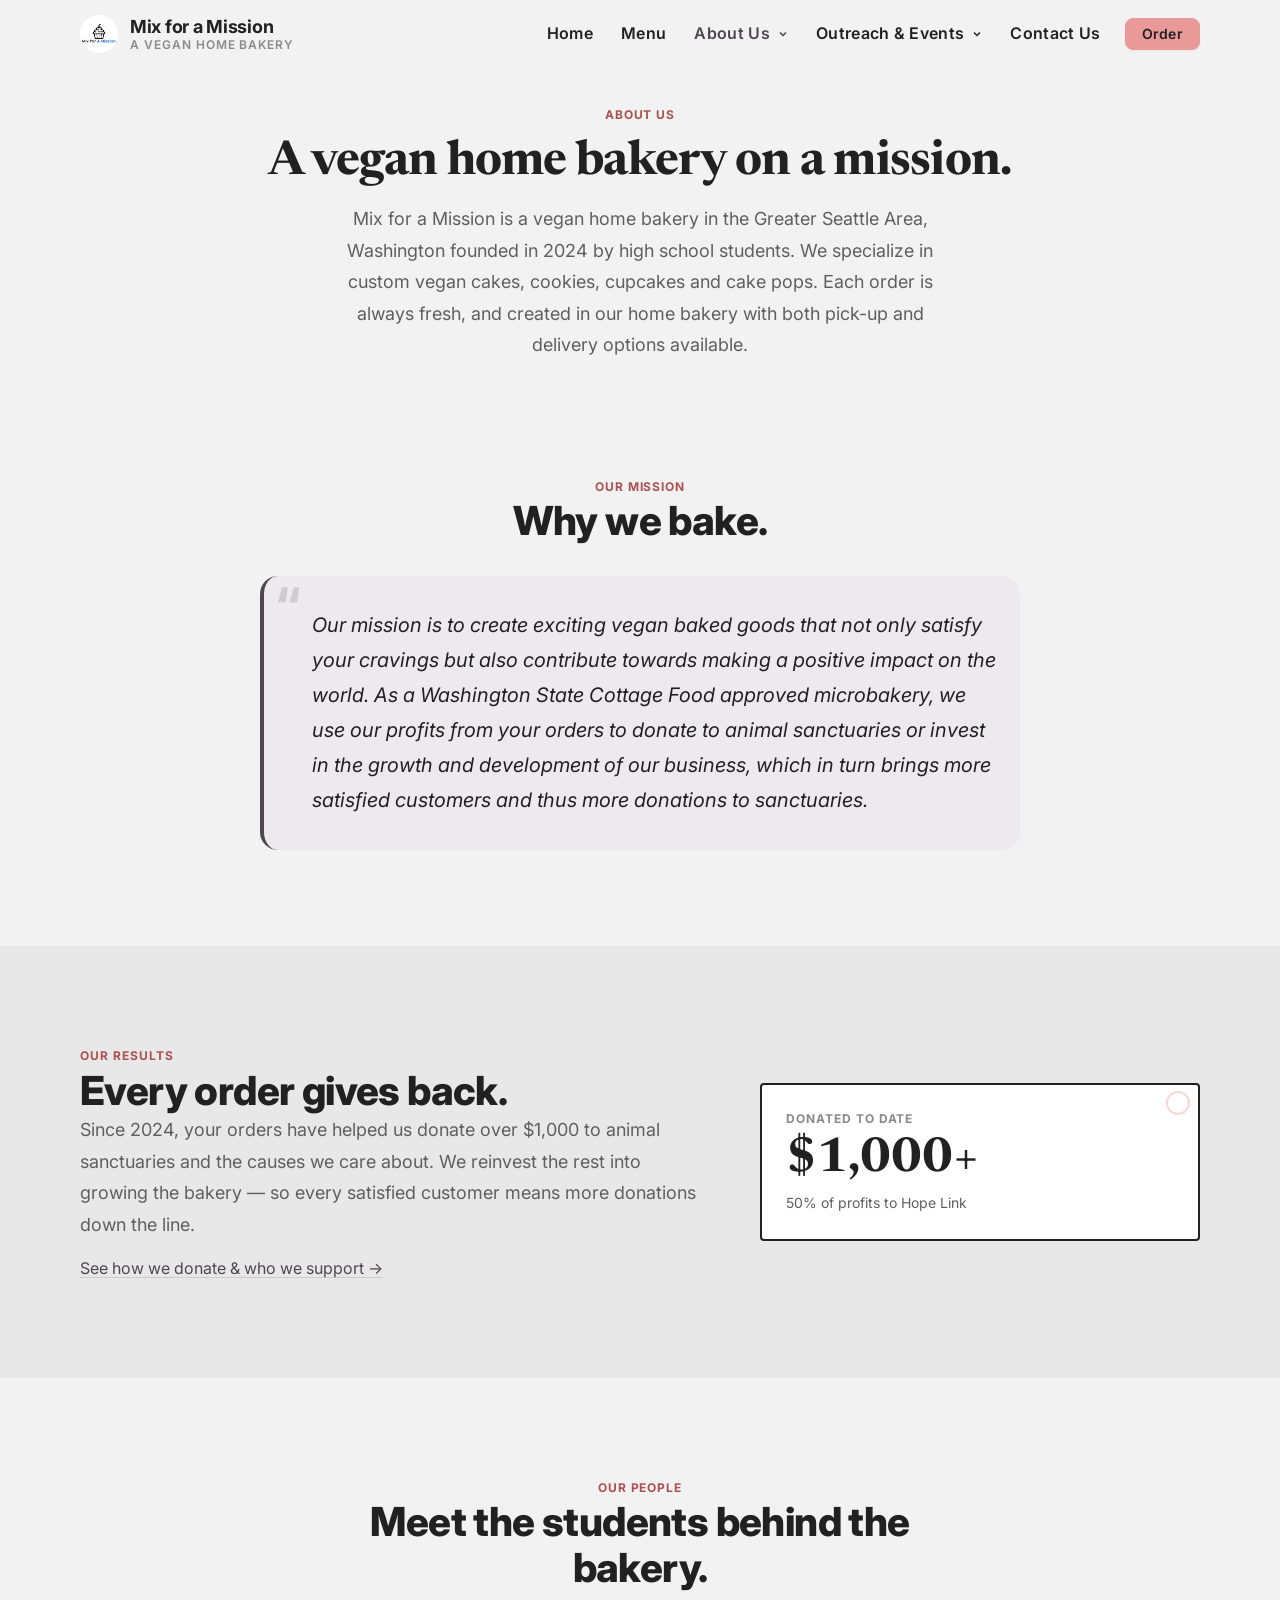
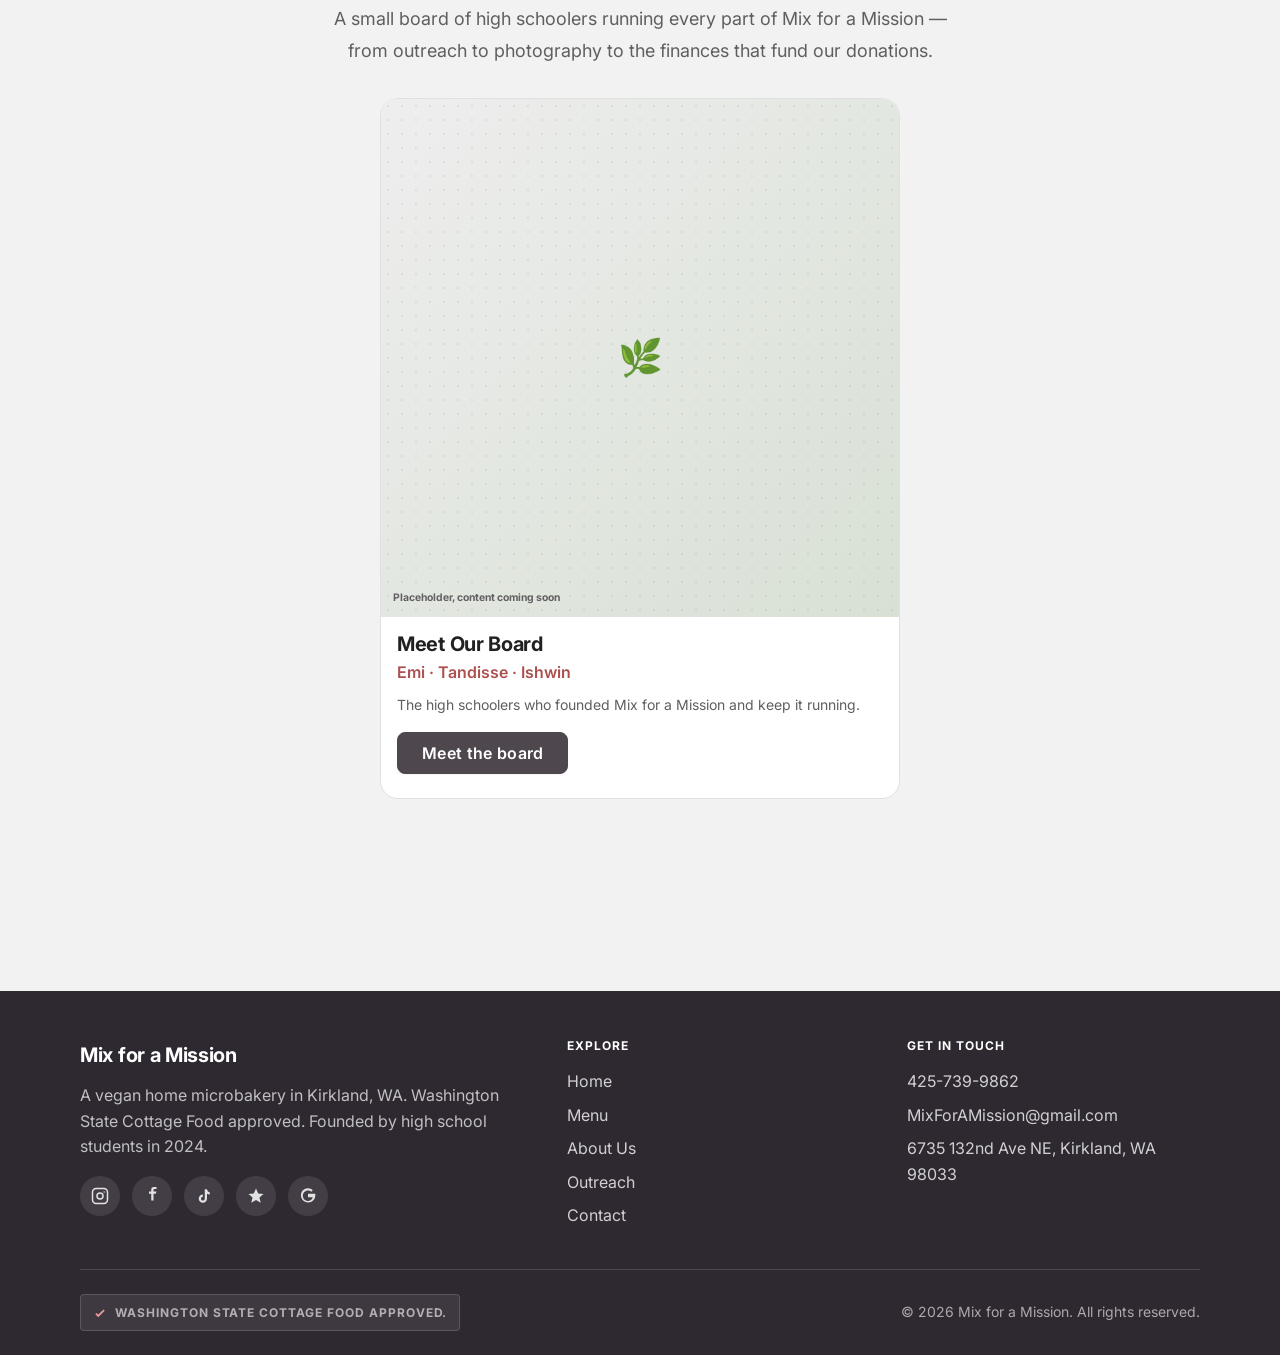
==== commit b6b990c7: "Replace all placeholder logos with real assets: favicon (logo.ico), header brand-mark (logo.jpeg), u" ====
--- a/about/index.html
+++ b/about/index.html
@@ -12,7 +12,7 @@
   <link href="https://fonts.googleapis.com/css2?family=Newsreader:opsz,wght@6..72,400;6..72,500;6..72,600;6..72,700&family=Inter:wght@400;500;600;700;800&display=swap" rel="stylesheet" />
 
   <link rel="stylesheet" href="../css/styles.css" />
-  <link rel="icon" href="data:image/svg+xml,<svg xmlns='http://www.w3.org/2000/svg' viewBox='0 0 100 100'><circle cx='50' cy='50' r='48' fill='%232f4a3a'/><text x='50' y='68' font-size='52' text-anchor='middle' fill='white' font-family='Georgia,serif'>M</text></svg>" />
+  <link rel="icon" href="../assets/icons/logo.ico" />
 </head>
 <body>
   <a class="skip-link" href="#main">Skip to content</a>
@@ -20,7 +20,7 @@
   <header class="site-header">
     <div class="container header-inner">
       <a class="brand" href="../" aria-label="Mix for a Mission — home">
-        <span class="brand-mark" aria-hidden="true">M</span>
+        <img class="brand-mark" src="../assets/icons/logo.jpeg" alt="Mix for a Mission">
         <span class="brand-text">
           Mix for a Mission
           <small>A Vegan Home Bakery</small>
--- a/css/styles.css
+++ b/css/styles.css
@@ -536,14 +536,8 @@
   flex: 0 0 auto;
   width: 38px;
   height: 38px;
-  display: grid;
-  place-items: center;
   border-radius: var(--radius-full);
-  background-color: var(--color-primary);
-  color: var(--color-on-primary);
-  font-family: var(--font-display);
-  font-weight: var(--font-weight-bold);
-  font-size: var(--fs-lg);
+  object-fit: contain;
 }
 .brand-text {
   display: flex;
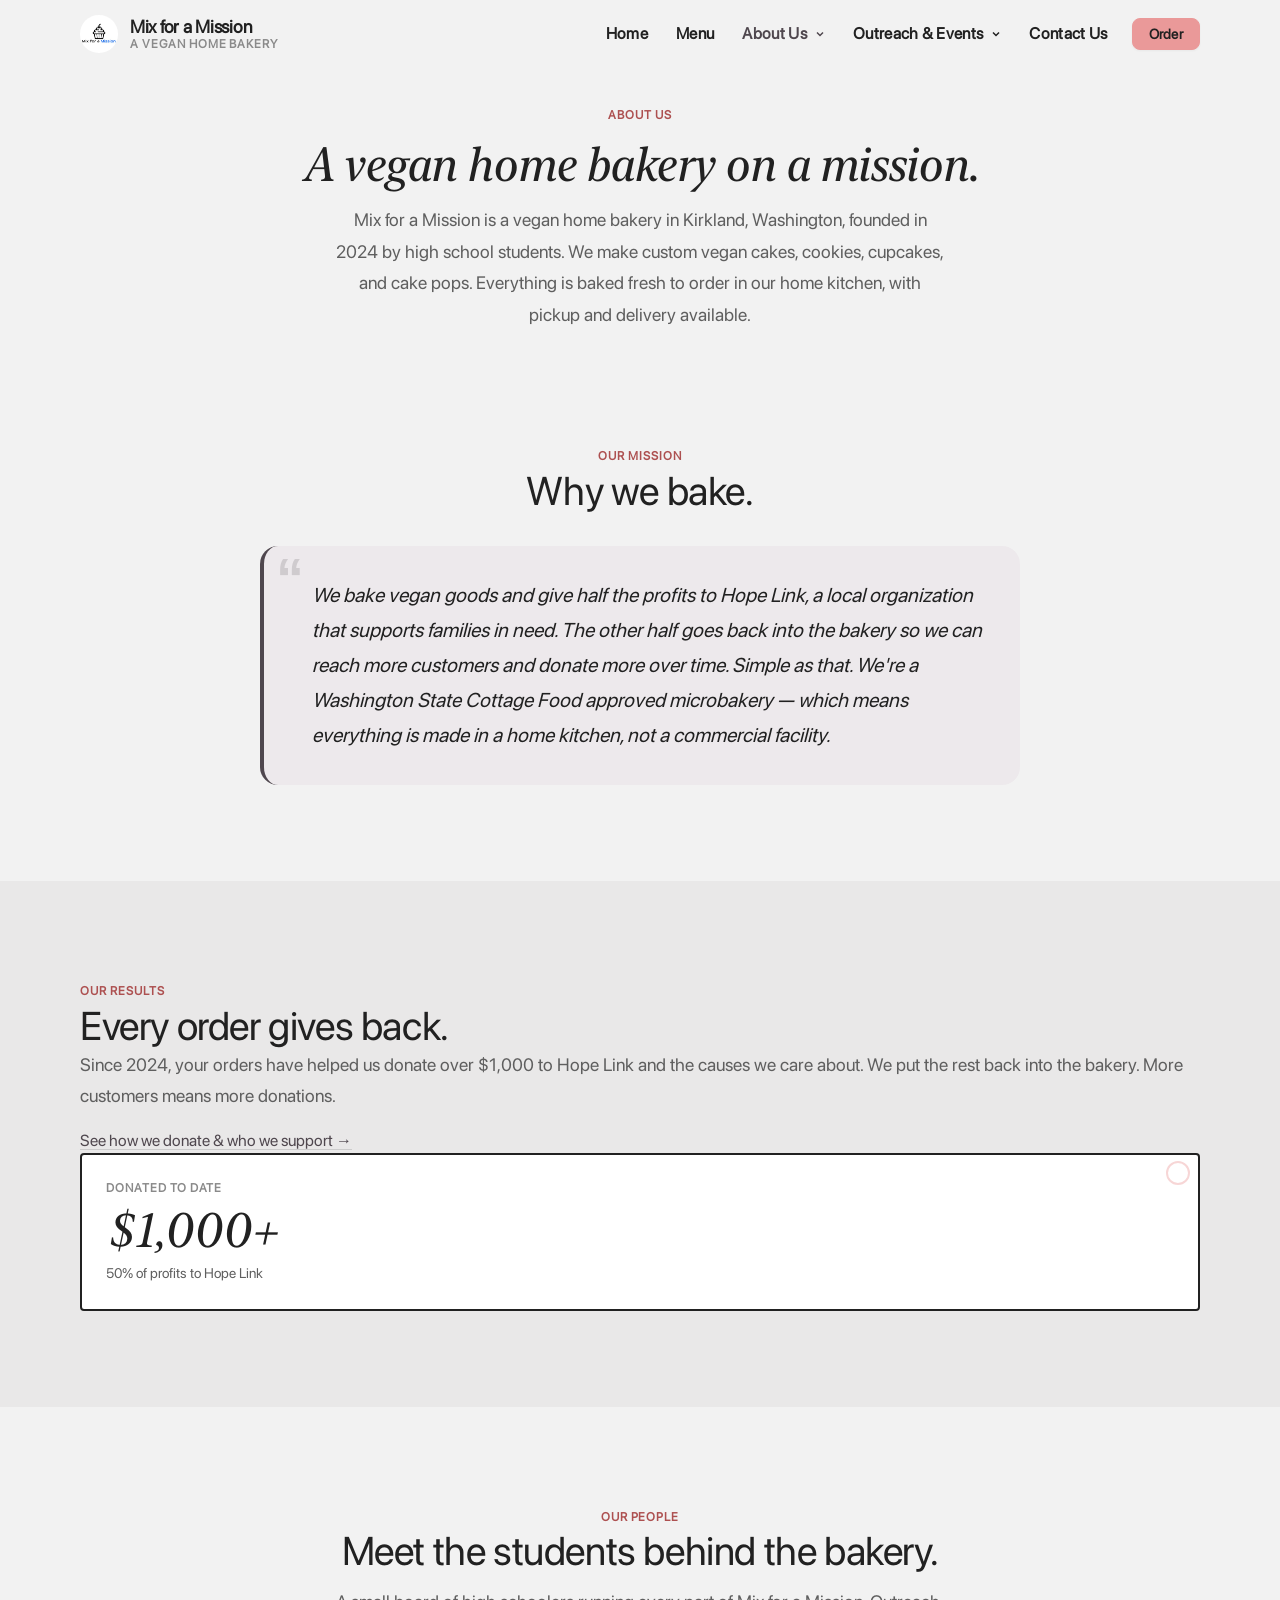
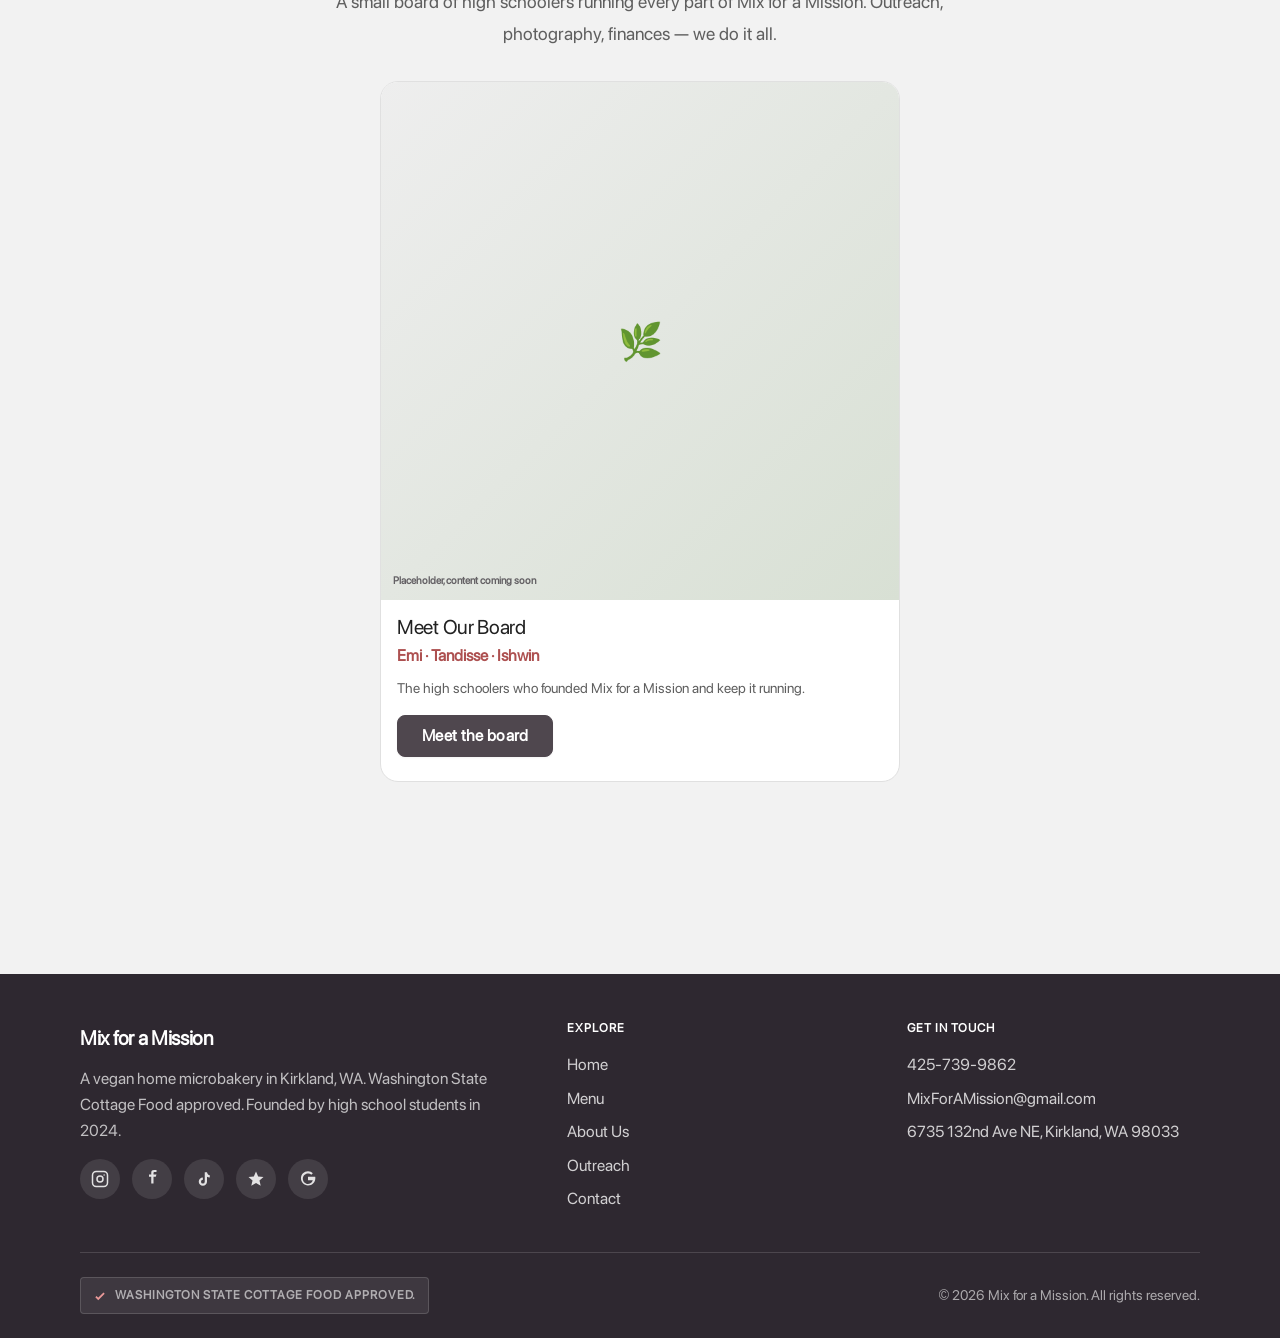
==== commit 92a3d5ba: "Typography swap + full copy rewrite: Typography: Replace Google Fonts Newsreader+Inter with self-hos" ====
--- a/about/index.html
+++ b/about/index.html
@@ -7,9 +7,6 @@
   <meta name="description" content="About Mix for a Mission: our story and mission." />
   <meta name="theme-color" content="#2f4a3a" />
 
-  <link rel="preconnect" href="https://fonts.googleapis.com" />
-  <link rel="preconnect" href="https://fonts.gstatic.com" crossorigin />
-  <link href="https://fonts.googleapis.com/css2?family=Newsreader:opsz,wght@6..72,400;6..72,500;6..72,600;6..72,700&family=Inter:wght@400;500;600;700;800&display=swap" rel="stylesheet" />
 
   <link rel="stylesheet" href="../css/styles.css" />
   <link rel="icon" href="../assets/icons/logo.ico" />
@@ -71,7 +68,7 @@
       <div class="container">
         <span class="eyebrow">About Us</span>
         <h1 id="about-title">A vegan home bakery on a mission.</h1>
-        <p class="lead">Mix for a Mission is a vegan home bakery in the Greater Seattle Area, Washington founded in 2024 by high school students. We specialize in custom vegan cakes, cookies, cupcakes and cake pops. Each order is always fresh, and created in our home bakery with both pick-up and delivery options available.</p>
+        <p class="lead">Mix for a Mission is a vegan home bakery in Kirkland, Washington, founded in 2024 by high school students. We make custom vegan cakes, cookies, cupcakes, and cake pops. Everything is baked fresh to order in our home kitchen, with pickup and delivery available.</p>
       </div>
     </section>
 
@@ -83,7 +80,7 @@
           <h2 id="mission-heading">Why we bake.</h2>
         </div>
         <blockquote class="mission-quote">
-          <p>Our mission is to create exciting vegan baked goods that not only satisfy your cravings but also contribute towards making a positive impact on the world. As a Washington State Cottage Food approved microbakery, we use our profits from your orders to donate to animal sanctuaries or invest in the growth and development of our business, which in turn brings more satisfied customers and thus more donations to sanctuaries.</p>
+          <p>We bake vegan goods and give half the profits to Hope Link, a local organization that supports families in need. The other half goes back into the bakery so we can reach more customers and donate more over time. Simple as that. We're a Washington State Cottage Food approved microbakery — which means everything is made in a home kitchen, not a commercial facility.</p>
         </blockquote>
       </div>
     </section>
@@ -95,7 +92,7 @@
           <div>
             <span class="eyebrow">Our Results</span>
             <h2 id="results-heading">Every order gives back.</h2>
-            <p class="lead">Since 2024, your orders have helped us donate over $1,000 to animal sanctuaries and the causes we care about. We reinvest the rest into growing the bakery — so every satisfied customer means more donations down the line.</p>
+            <p class="lead">Since 2024, your orders have helped us donate over $1,000 to Hope Link and the causes we care about. We put the rest back into the bakery. More customers means more donations.</p>
             <p><a href="donations.html">See how we donate &amp; who we support &rarr;</a></p>
           </div>
           <div class="label-stamp">
@@ -113,7 +110,7 @@
         <div class="section-head section-head--center">
           <span class="eyebrow">Our People</span>
           <h2 id="board-heading">Meet the students behind the bakery.</h2>
-          <p class="lead">A small board of high schoolers running every part of Mix for a Mission — from outreach to photography to the finances that fund our donations.</p>
+          <p class="lead">A small board of high schoolers running every part of Mix for a Mission. Outreach, photography, finances — we do it all.</p>
         </div>
         <div class="cta-card-wrap">
           <!-- TODO: replace placeholder media with <img src="../assets/images/team.jpg"> -->
--- a/css/styles.css
+++ b/css/styles.css
@@ -116,7 +116,7 @@
 
 h2, h3, h4, h5, h6 {
   font-family: var(--font-body);
-  font-weight: var(--font-weight-bold);
+  font-weight: 400;
   line-height: var(--lh-tight);
   letter-spacing: var(--ls-tight);
   color: var(--color-text);
@@ -124,15 +124,16 @@
 
 h1 {
   font-family: var(--font-display);
-  font-weight: var(--font-weight-bold);
+  font-weight: 500;
+  font-style: italic;
   line-height: var(--lh-tight);
-  letter-spacing: var(--ls-tight);
+  letter-spacing: -0.02em;
   color: var(--color-text);
   font-size: var(--fs-display-lg);
 }
 h2 {
   font-size: clamp(1.75rem, 1rem + 2.5vw, 2.5rem);
-  font-weight: var(--font-weight-extrabold);
+  letter-spacing: -0.01em;
 }
 h3 {
   font-size: var(--fs-3xl);
@@ -986,7 +987,8 @@
   gap: var(--sp-2);
   font-family: var(--font-display);
   font-size: var(--fs-md);
-  font-weight: var(--font-weight-semibold);
+  font-weight: 500;
+  font-style: italic;
   color: var(--color-accent);
   text-decoration: none;
   border-bottom: 2px solid var(--color-accent-fill);
@@ -1021,18 +1023,25 @@
   background-image: radial-gradient(rgba(33, 33, 33, 0.08) 1px, transparent 1px);
   background-size: 18px 18px;
 }
-.hero-visual .placeholder-label {
-  position: relative;
-  z-index: 1;
-  text-align: center;
-  padding: var(--sp-5);
-  color: var(--color-primary-active);
+.hero-visual img {
+  width: 100%;
+  height: 100%;
+  object-fit: cover;
+}
+.hero-visual:has(img)::after {
+  display: none;
+}
+.hero-visual:has(img) {
+  background: none;
+  border-color: transparent;
+  box-shadow: none;
 }
 .hero-visual .placeholder-label strong {
   display: block;
   font-family: var(--font-display);
   font-size: var(--fs-md);
-  font-weight: var(--font-weight-semibold);
+  font-weight: 500;
+  font-style: italic;
   margin-bottom: var(--sp-1);
 }
 .hero-visual .placeholder-label span {
@@ -1041,6 +1050,39 @@
   opacity: 0.7;
 }
 
+/* ---------- Order receipt strip — signature element drawn from the
+     actual business process: Google Form → Venmo → text confirm → pickup.
+     A thin horizontal band between hero and about, styled like a
+     receipt/order-confirmation line. Specific to this cottage food
+     business (no Shopify cart, no online checkout). ---------- */
+.receipt-strip {
+  padding-block: var(--sp-4);
+  border-top: 1px solid var(--color-line);
+  border-bottom: 1px solid var(--color-line);
+  background-color: var(--color-bg-alt);
+  overflow: hidden;
+}
+.receipt-strip__inner {
+  display: flex;
+  flex-wrap: wrap;
+  align-items: center;
+  justify-content: center;
+  gap: var(--sp-3);
+  font-family: var(--font-body);
+  font-size: var(--fs-xs);
+  font-weight: var(--font-weight-semibold);
+  letter-spacing: var(--ls-wide);
+  text-transform: uppercase;
+  color: var(--color-text-soft);
+}
+.receipt-strip__item {
+  white-space: nowrap;
+}
+.receipt-strip__sep {
+  color: var(--color-line-strong);
+  font-weight: var(--font-weight-bold);
+}
+
 /* ---------- Section head helper ---------- */
 .section-head {
   max-width: 620px;
@@ -1054,12 +1096,32 @@
   margin-bottom: var(--sp-3);
 }
 
-/* ---------- About summary + stat callout ---------- */
-.about-split {
-  display: grid;
-  gap: var(--sp-6);
-  grid-template-columns: 1fr;
-  align-items: center;
+/* ---------- About summary — single-column, centered layout with
+     label-stamp as a visual header. Distinct from the hero's
+     left/right split — avoids repeating the same shape back-to-back. ---------- */
+.about-summary {
+  max-width: var(--container-narrow);
+  margin-inline: auto;
+  text-align: center;
+}
+.about-summary .eyebrow {
+  margin-bottom: var(--sp-3);
+}
+.about-summary h2 {
+  margin-bottom: var(--sp-3);
+}
+.about-summary .lead {
+  max-width: 56ch;
+  margin-inline: auto;
+  margin-bottom: var(--sp-4);
+}
+
+/* ---------- Label stamp — centered variant for the about section ---------- */
+.label-stamp--centered {
+  max-width: 320px;
+  margin-inline: auto;
+  margin-bottom: var(--sp-6);
+  text-align: center;
 }
 
 /* ---------- Label stamp — ingredient-label vernacular drawn from the real
@@ -1101,7 +1163,8 @@
   display: block;
   font-family: var(--font-display);
   font-size: var(--fs-display-md);
-  font-weight: var(--font-weight-bold);
+  font-weight: 500;
+  font-style: italic;
   line-height: 1;
   color: var(--color-text);
   margin-bottom: var(--sp-2);
@@ -1149,12 +1212,17 @@
 .product-card__media--chocolate   { background: linear-gradient(135deg, #e3d6c8, #cbb8a4); }
 .product-card__media--strawberry  { background: linear-gradient(135deg, #f4ddd8, #ecccc6); }
 .product-card__media--ube         { background: linear-gradient(135deg, #e6dcea, #d4c7dd); }
-.product-card__media::after {
-  content: "";
-  position: absolute;
-  inset: 0;
-  background-image: radial-gradient(rgba(33, 33, 33, 0.07) 1px, transparent 1px);
-  background-size: 14px 14px;
+.product-card__media img {
+  width: 100%;
+  height: 100%;
+  object-fit: cover;
+}
+/* Hide dot-pattern overlay and background when a real photo is present */
+.product-card__media:has(img)::after {
+  display: none;
+}
+.product-card__media:has(img) {
+  background: none;
 }
 .product-card__media .emoji {
   position: relative;
@@ -1335,10 +1403,6 @@
     font-size: clamp(2.5rem, 2rem + 3vw, 4rem);
     line-height: 1.1;
   }
-  .about-split {
-    grid-template-columns: 1.4fr 1fr;
-    gap: var(--sp-8);
-  }
   .featured-grid {
     grid-template-columns: repeat(3, 1fr);
     gap: var(--sp-6);
@@ -1415,7 +1479,8 @@
   gap: var(--sp-2);
   font-family: var(--font-display);
   font-size: var(--fs-lg);
-  font-weight: var(--font-weight-semibold);
+  font-weight: 500;
+  font-style: italic;
   color: var(--color-accent-active);
 }
 .cake-jars__label .ico {
@@ -1565,7 +1630,8 @@
 .price-chip .num {
   font-family: var(--font-display);
   font-size: var(--fs-md);
-  font-weight: var(--font-weight-bold);
+  font-weight: 500;
+  font-style: italic;
   color: var(--color-accent);
 }
 .price-chip .lbl {
@@ -1622,12 +1688,17 @@
   font-weight: var(--font-weight-bold);
   opacity: 0.7;
 }
-.flavor-card__media::after {
-  content: "";
-  position: absolute;
-  inset: 0;
-  background-image: radial-gradient(rgba(33, 33, 33, 0.06) 1px, transparent 1px);
-  background-size: 12px 12px;
+.flavor-card__media img {
+  width: 100%;
+  height: 100%;
+  object-fit: cover;
+}
+/* Hide dot-pattern overlay and background when a real photo is present */
+.flavor-card__media:has(img)::after {
+  display: none;
+}
+.flavor-card__media:has(img) {
+  background: none;
 }
 .flavor-card__name {
   padding: var(--sp-2) var(--sp-3) var(--sp-3);
@@ -1991,7 +2062,8 @@
 .donation-stat-band .stat-num {
   font-family: var(--font-display);
   font-size: var(--fs-display-lg);
-  font-weight: var(--font-weight-bold);
+  font-weight: 500;
+  font-style: italic;
   line-height: 1;
   color: var(--color-text-inverse);
   margin-bottom: var(--sp-3);
@@ -2019,7 +2091,8 @@
 .hopelink-card__pct {
   font-family: var(--font-display);
   font-size: var(--fs-4xl);
-  font-weight: var(--font-weight-bold);
+  font-weight: 500;
+  font-style: italic;
   color: var(--color-accent);
   line-height: 1;
   text-align: center;
@@ -2088,7 +2161,8 @@
 .donation-item__name {
   font-family: var(--font-display);
   font-size: var(--fs-lg);
-  font-weight: var(--font-weight-semibold);
+  font-weight: 500;
+  font-style: italic;
   margin-bottom: var(--sp-1);
 }
 .donation-item__blurb {
@@ -2415,7 +2489,8 @@
 .contact-card__value {
   font-family: var(--font-display);
   font-size: var(--fs-lg);
-  font-weight: var(--font-weight-semibold);
+  font-weight: 500;
+  font-style: italic;
   color: var(--color-text);
   line-height: var(--lh-tight);
 }
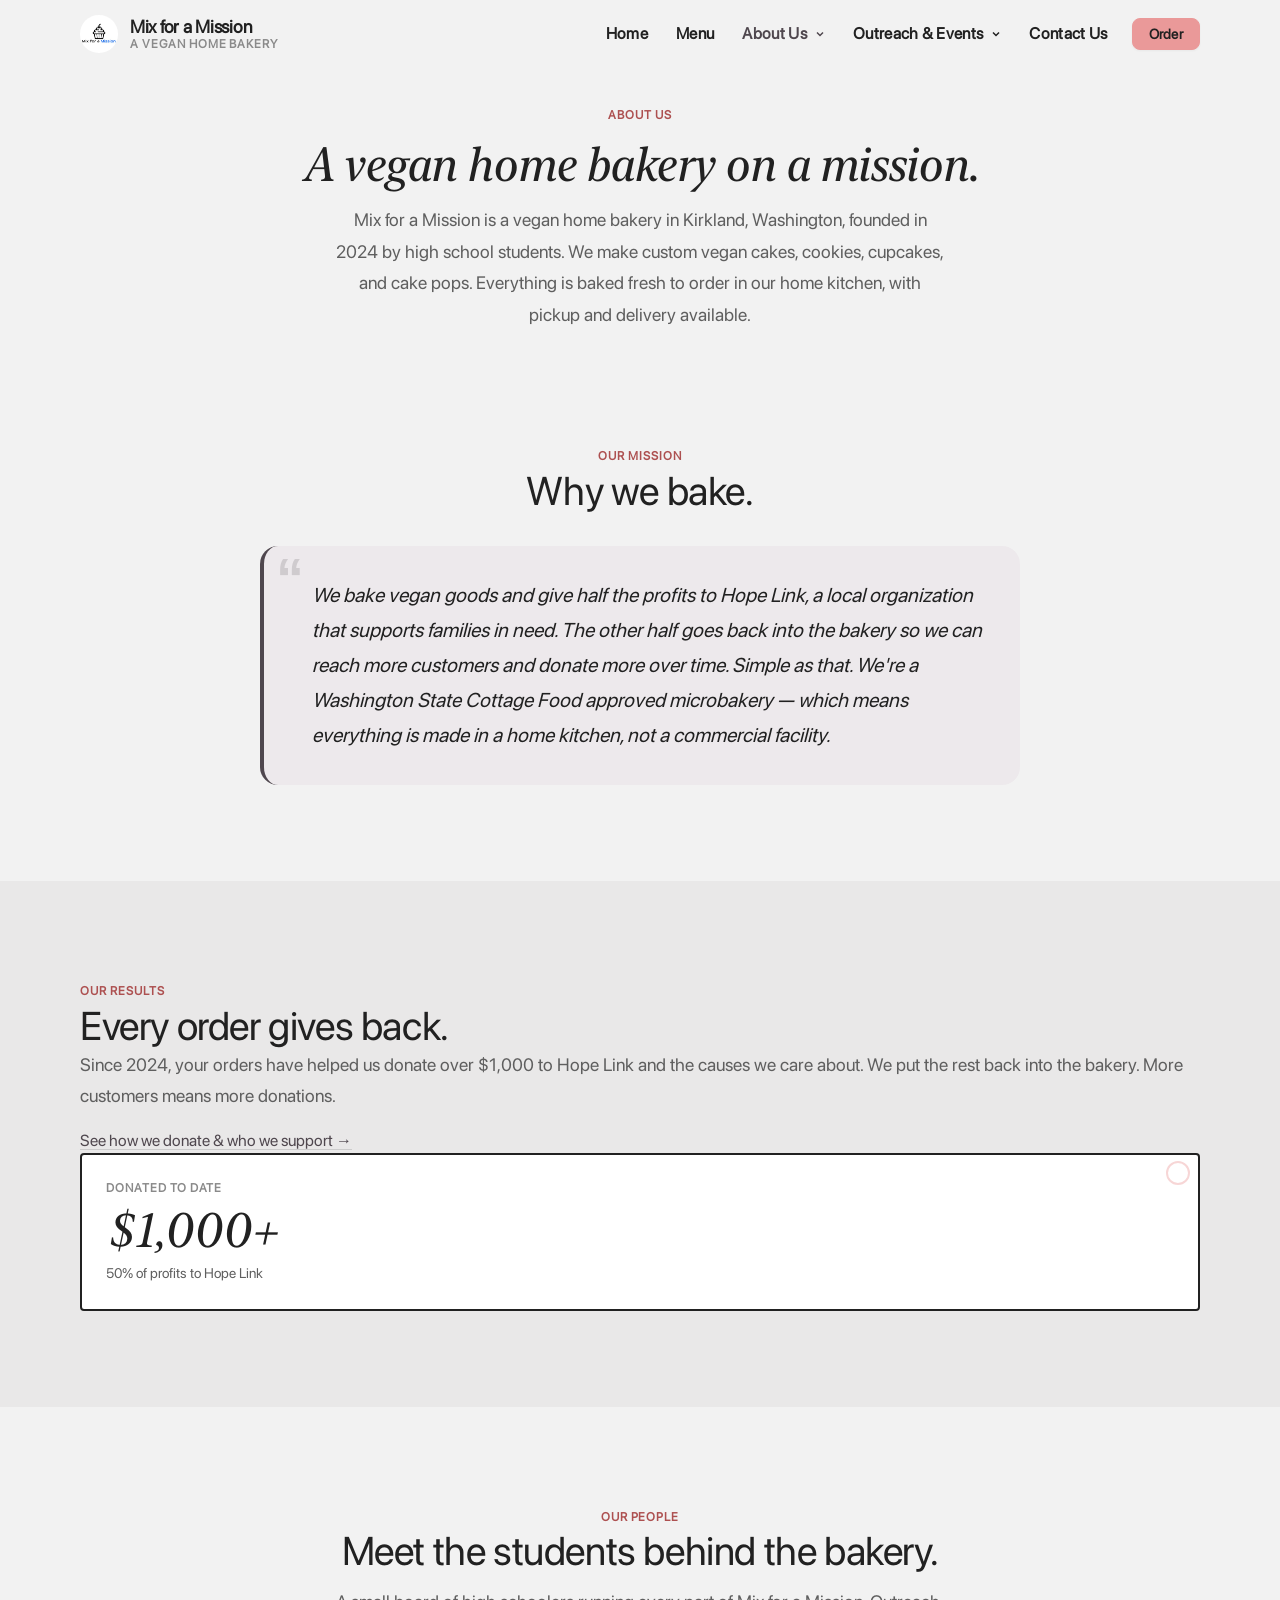
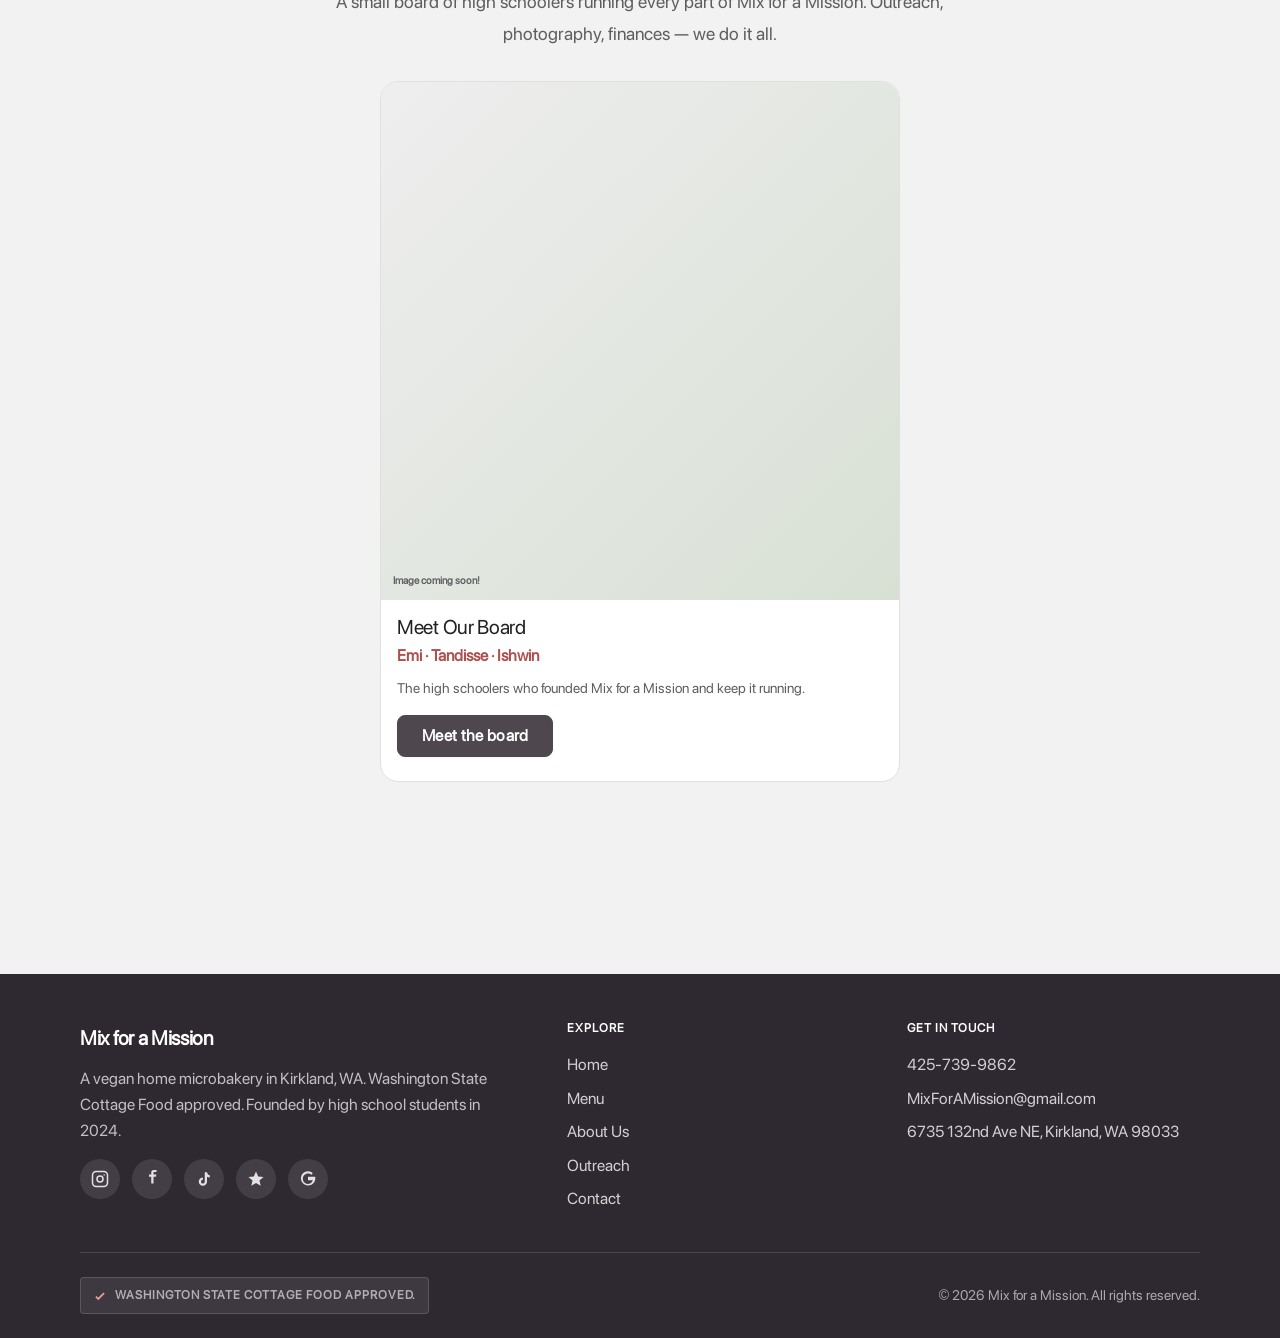
==== commit d7d50ce8: "Remove all emojis from product listings and across the entire site; replace "Placeholder, content co" ====
--- a/about/index.html
+++ b/about/index.html
@@ -116,8 +116,7 @@
           <!-- TODO: replace placeholder media with <img src="../assets/images/team.jpg"> -->
           <article class="product-card">
             <div class="product-card__media product-card__media--sage" role="img" aria-label="Placeholder for a team photo of the Mix for a Mission board">
-              <span class="emoji" aria-hidden="true">🌿</span>
-              <span class="placeholder-label">Placeholder, content coming soon</span>
+              <span class="placeholder-label">Image coming soon!</span>
             </div>
             <div class="product-card__body">
               <h3>Meet Our Board</h3>
--- a/css/styles.css
+++ b/css/styles.css
@@ -1224,12 +1224,6 @@
 .product-card__media:has(img) {
   background: none;
 }
-.product-card__media .emoji {
-  position: relative;
-  z-index: 1;
-  font-size: 2.25rem;
-  filter: saturate(0.85);
-}
 .product-card__media .placeholder-label {
   position: absolute;
   bottom: var(--sp-3);
@@ -1670,12 +1664,7 @@
   place-items: center;
   position: relative;
   color: var(--color-primary-active);
-}
-.flavor-card__media .emoji {
-  position: relative;
-  z-index: 1;
-  font-size: 1.85rem;
-  filter: saturate(0.82);
+  overflow: hidden;
 }
 .flavor-card__media .placeholder-label {
   position: absolute;
@@ -1753,11 +1742,8 @@
 .flavor-card__media--mango        { background: linear-gradient(135deg, #f6e3c6, #eccc9a); }
 .flavor-card__media--blackforest  { background: linear-gradient(135deg, #d8c9bc, #b89a86); }
 .flavor-card__media--redvelvet    { background: linear-gradient(135deg, #ecccc8, #d9a9a2); }
-.flavor-card__media--blackchoc    { background: linear-gradient(135deg, #cfc7bc, #a99e90); }
 .flavor-card__media--coffee       { background: linear-gradient(135deg, #e2d6c6, #c4b29a); }
 .flavor-card__media--biscoff      { background: linear-gradient(135deg, #ecd6c0, #d8b890); }
-.flavor-card__media--cranberry    { background: linear-gradient(135deg, #ecd3cf, #dab0a8); }
-.flavor-card__media--pumpkin      { background: linear-gradient(135deg, #f0d9bf, #e0bd95); }
 .flavor-card__media--swirl        { background: linear-gradient(135deg, #ece0d0, #d8c6ad); }
 .flavor-card__media--blue         { background: linear-gradient(135deg, #d8e2ec, #b3c4d6); }
 .flavor-card__media--sprinkle     { background: linear-gradient(135deg, #f0e4e8, #dcc6d2); }
@@ -2022,10 +2008,6 @@
     min-height: 0;
   }
 }
-.person-card .product-card__media .emoji {
-  font-size: 2.5rem;
-}
-
 /* ---------- Responsive: board page ----------
    The .grid--cols-3 utility already collapses to 1 col on mobile and
    expands to 3 cols at ≥900px. No extra rules needed for the grid; the
@@ -2245,12 +2227,6 @@
   inset: 0;
   background-image: radial-gradient(rgba(33, 33, 33, 0.07) 1px, transparent 1px);
   background-size: 16px 16px;
-}
-.event-item__media .emoji {
-  position: relative;
-  z-index: 1;
-  font-size: 2.5rem;
-  filter: saturate(0.82);
 }
 .event-item__media .placeholder-label {
   position: absolute;
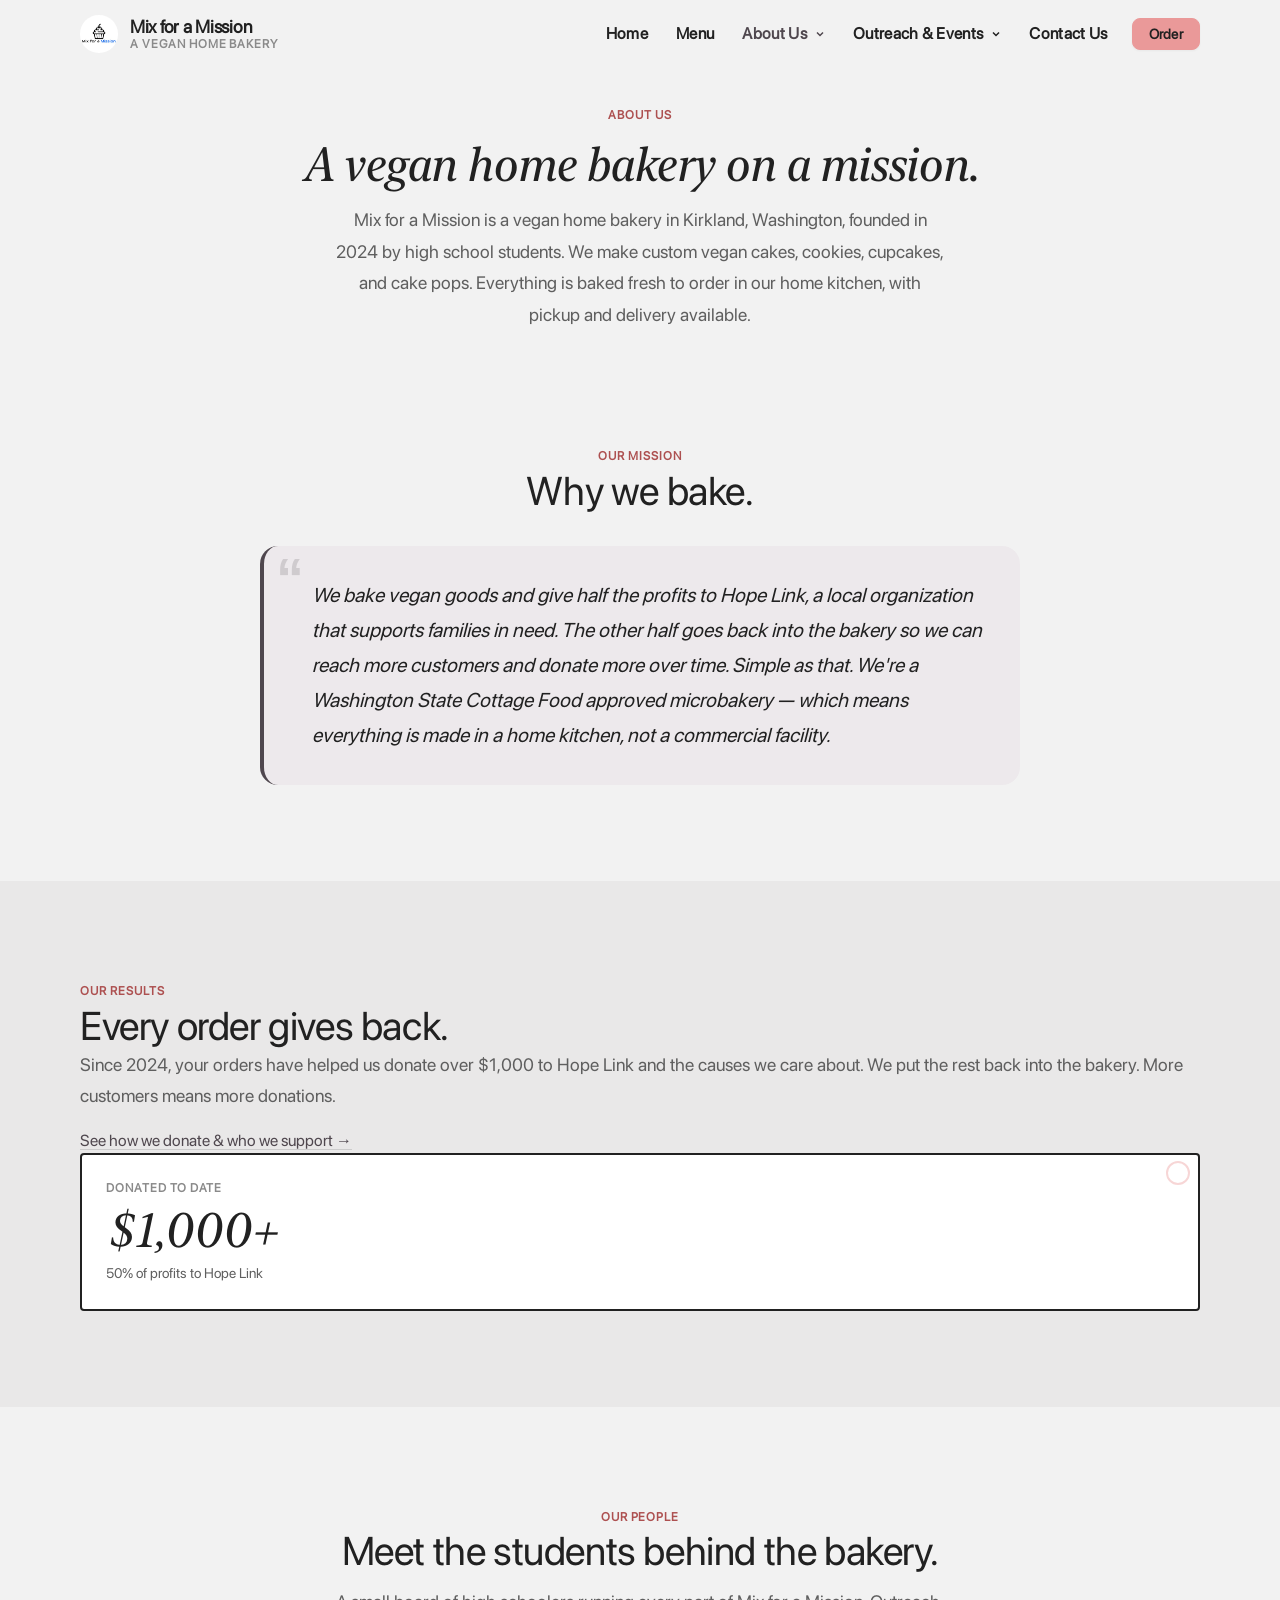
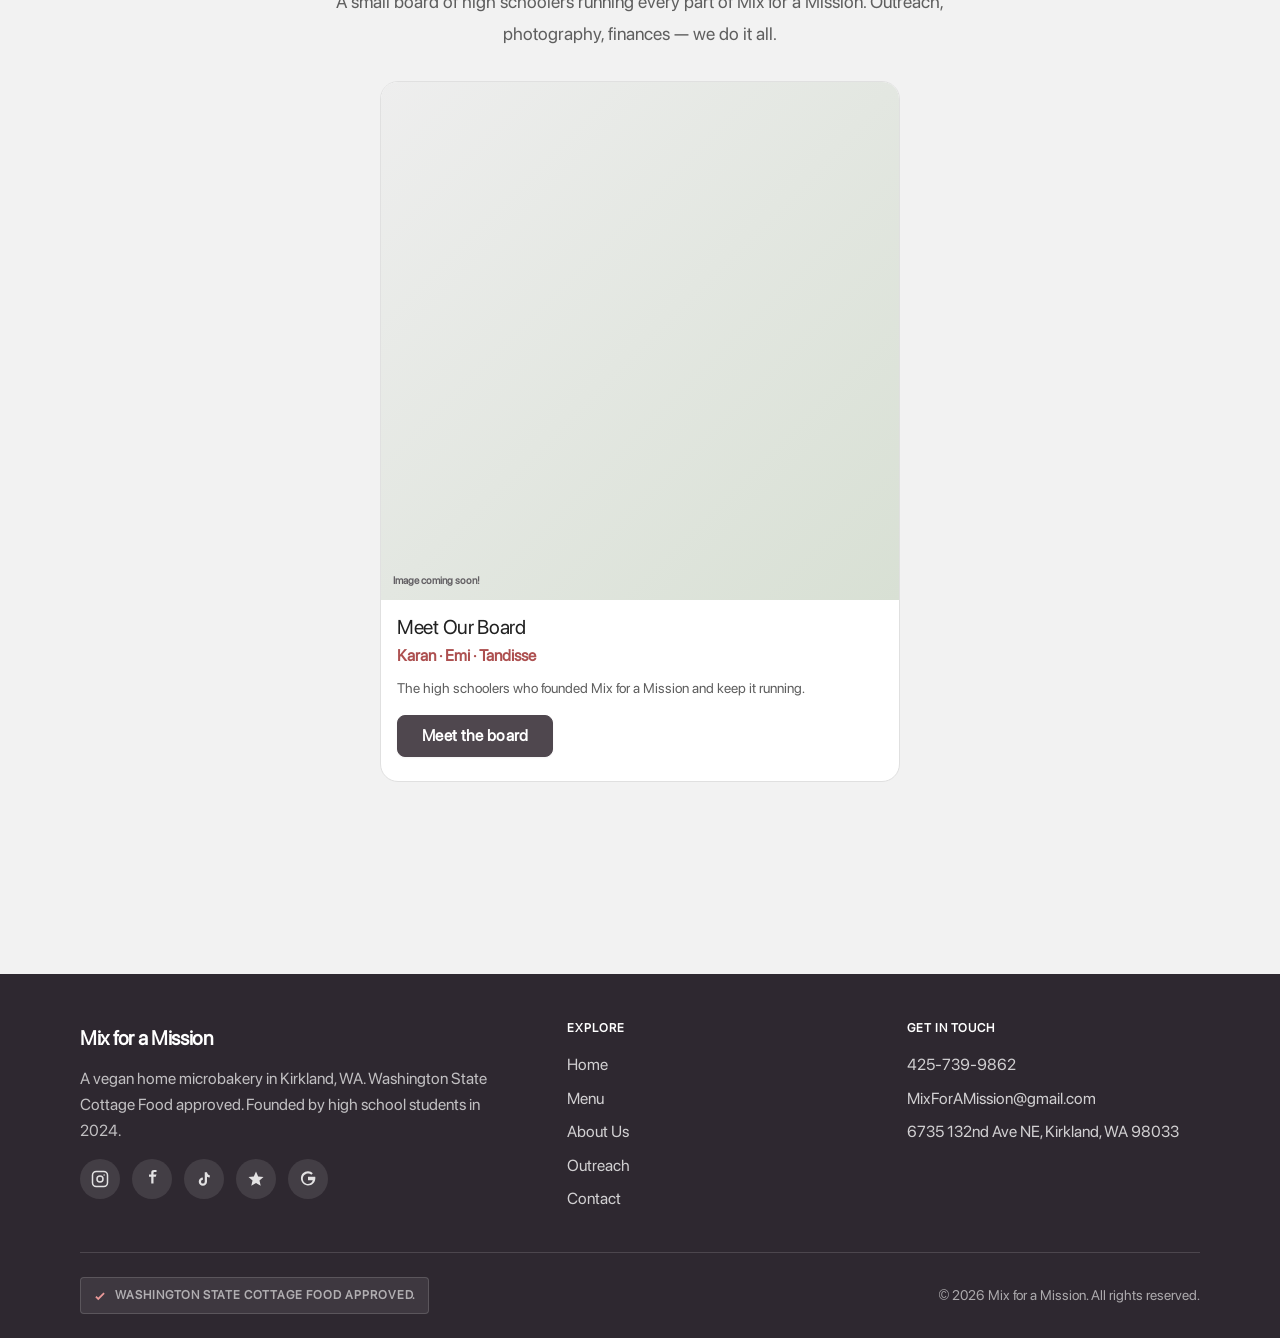
==== commit 4bdf3df9: "Add Karan as Founder & Chef/Baker; update Emi to Marketing Lead; remove Ishwin references from about" ====
--- a/about/index.html
+++ b/about/index.html
@@ -120,7 +120,7 @@
             </div>
             <div class="product-card__body">
               <h3>Meet Our Board</h3>
-              <p class="price">Emi &middot; Tandisse &middot; Ishwin</p>
+              <p class="price">Karan &middot; Emi &middot; Tandisse</p>
               <p class="desc">The high schoolers who founded Mix for a Mission and keep it running.</p>
               <div class="cta-row cta-row--left">
                 <a class="btn btn--primary" href="board.html">Meet the board</a>
--- a/css/styles.css
+++ b/css/styles.css
@@ -1996,11 +1996,12 @@
 /* Board member photo tints */
 .product-card__media--emi      { background: linear-gradient(135deg, #eaf0e6, #d2ddca); }
 .product-card__media--tandisse { background: linear-gradient(135deg, #f4e7e2, #e6d2c9); }
-.product-card__media--ishwin   { background: linear-gradient(135deg, #e4e7f0, #cdd2e3); }
+.product-card__media--karan    { background: linear-gradient(135deg, #f0e4d6, #e0ceb0); }
 
 .person-card .product-card__media {
   aspect-ratio: 3 / 4;
   min-height: 160px;
+  overflow: hidden;
 }
 @media (min-width: 500px) {
   .person-card .product-card__media {
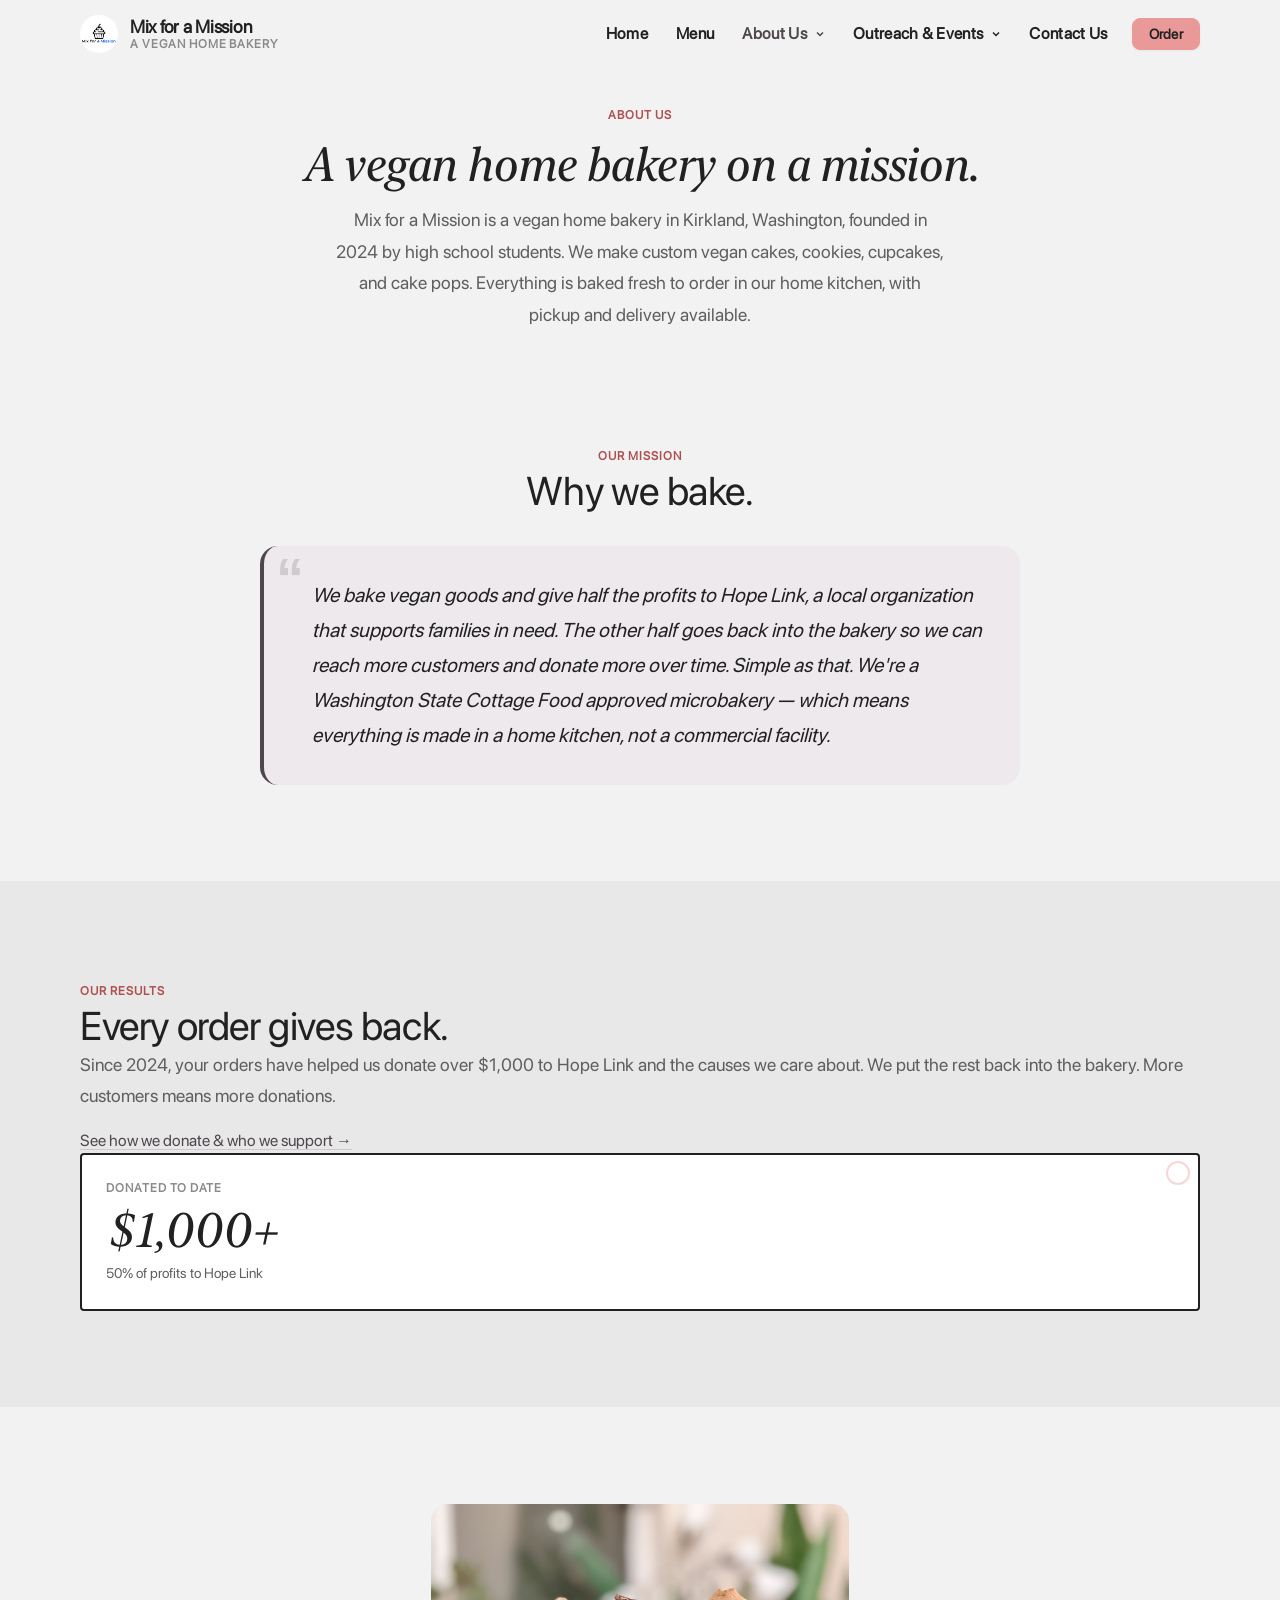
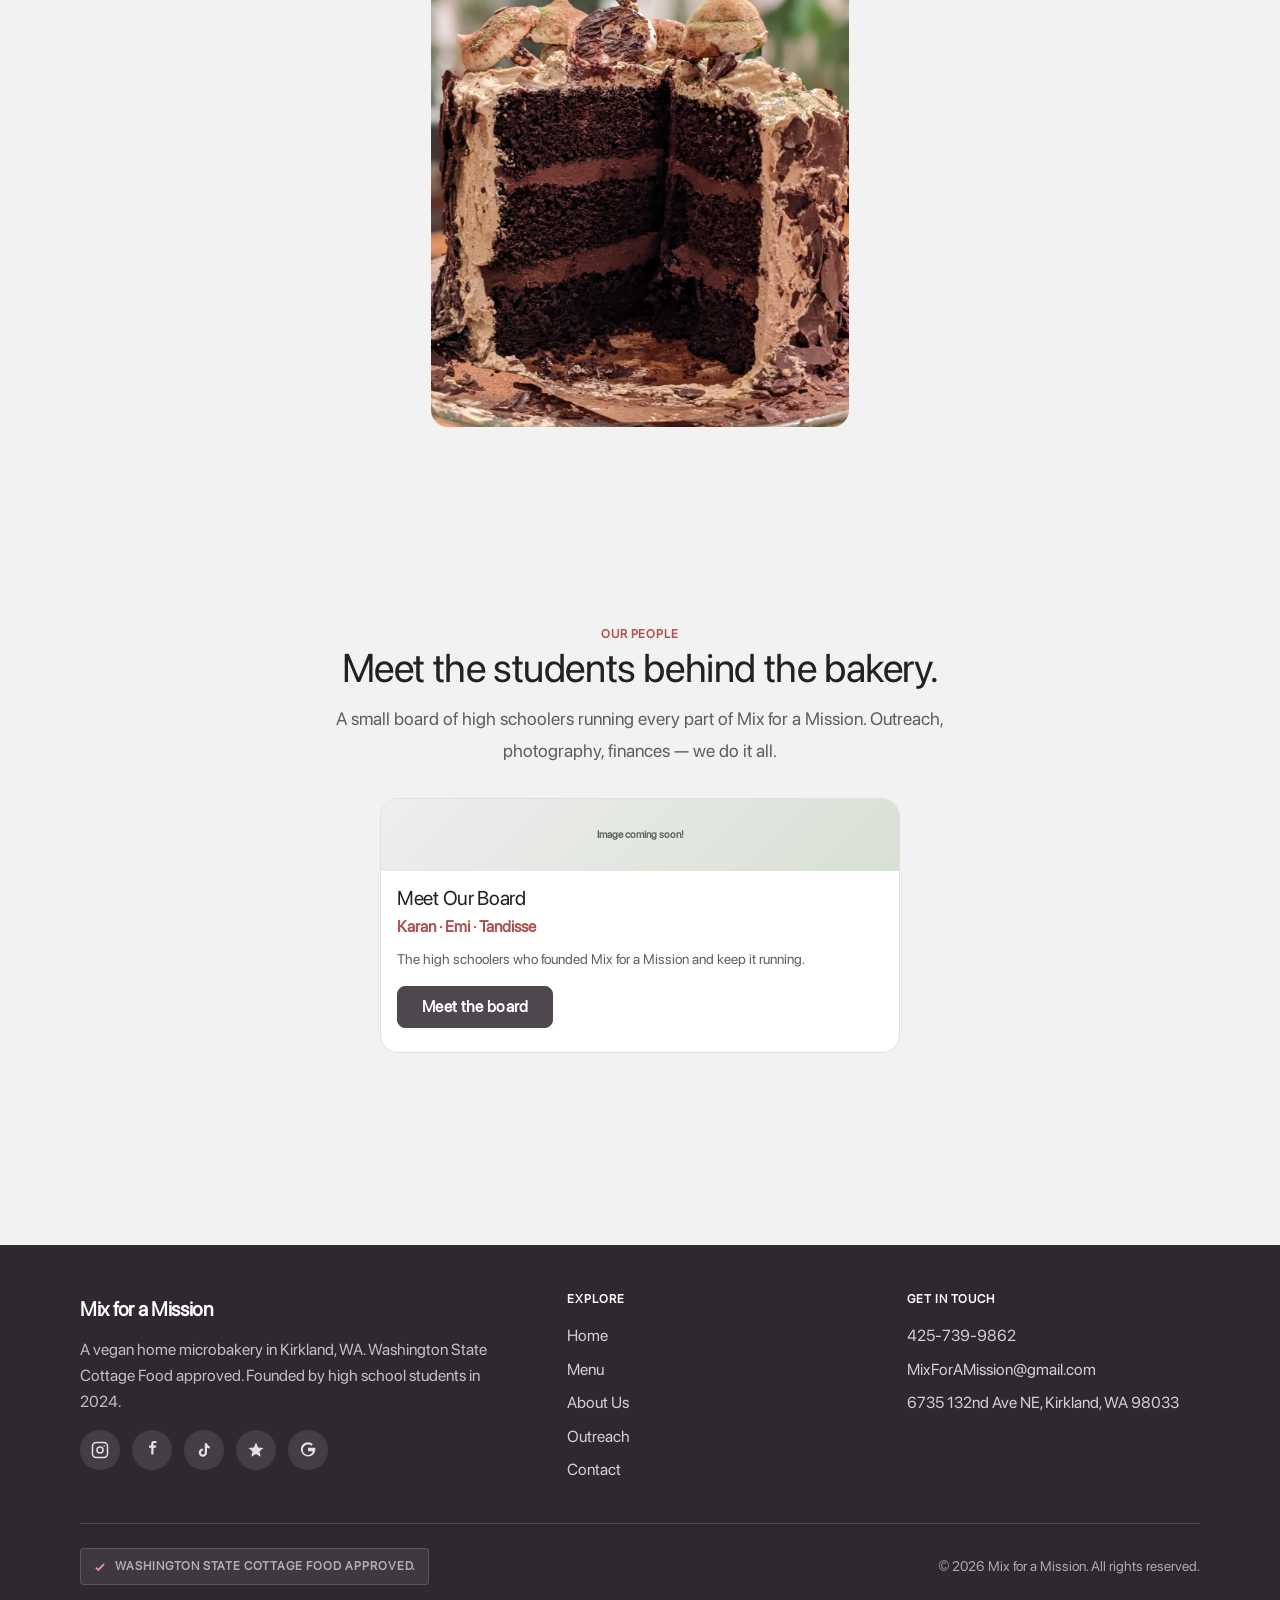
==== commit 65ce8c01: "Wire up 11 client photos; add Zebra and Double Dough cake pops Adds real photos for 6 cookies, 2 cup" ====
--- a/about/index.html
+++ b/about/index.html
@@ -104,6 +104,15 @@
       </div>
     </section>
 
+    <!-- ===== Bakery photo ===== -->
+    <section class="section">
+      <div class="container">
+        <div class="hero-visual" style="max-width:420px; margin:0 auto;">
+          <img src="../assets/images/general/general2.png" alt="An assortment of Mix for a Mission baked goods" width="1146" height="1528" loading="lazy">
+        </div>
+      </div>
+    </section>
+
     <!-- ===== Meet Our Board CTA card ===== -->
     <section class="section" aria-labelledby="board-heading">
       <div class="container">
--- a/css/styles.css
+++ b/css/styles.css
@@ -1200,11 +1200,12 @@
   border-color: var(--color-line-strong);
 }
 .product-card__media {
-  aspect-ratio: 1;
   display: grid;
   place-items: center;
   position: relative;
   color: var(--color-primary-active);
+  height: 72px;
+  overflow: hidden;
 }
 /* Per-flavor placeholder tints (subtle, distinguishable) */
 .product-card__media--vanilla     { background: linear-gradient(135deg, #f6ecd8, #ece0c6); }
@@ -1223,17 +1224,17 @@
 }
 .product-card__media:has(img) {
   background: none;
+  aspect-ratio: 1;
+  height: auto;
 }
 .product-card__media .placeholder-label {
-  position: absolute;
-  bottom: var(--sp-3);
-  left: var(--sp-3);
-  right: var(--sp-3);
   z-index: 1;
   font-size: 0.65rem;
   line-height: 1.35;
   font-weight: var(--font-weight-bold);
   opacity: 0.7;
+  text-align: center;
+  padding: 0 var(--sp-3);
 }
 .product-card__body {
   padding: var(--sp-4) var(--sp-4) var(--sp-5);
@@ -1659,23 +1660,21 @@
   border-color: var(--color-line-strong);
 }
 .flavor-card__media {
-  aspect-ratio: 1;
   display: grid;
   place-items: center;
   position: relative;
   color: var(--color-primary-active);
   overflow: hidden;
+  height: 56px;
 }
 .flavor-card__media .placeholder-label {
-  position: absolute;
-  bottom: var(--sp-2);
-  left: var(--sp-2);
-  right: var(--sp-2);
   z-index: 1;
-  font-size: 0.58rem;
+  font-size: 0.55rem;
   line-height: 1.3;
   font-weight: var(--font-weight-bold);
-  opacity: 0.7;
+  opacity: 0.65;
+  text-align: center;
+  padding: 0 var(--sp-2);
 }
 .flavor-card__media img {
   width: 100%;
@@ -1688,6 +1687,8 @@
 }
 .flavor-card__media:has(img) {
   background: none;
+  aspect-ratio: 1;
+  height: auto;
 }
 .flavor-card__name {
   padding: var(--sp-2) var(--sp-3) var(--sp-3);
@@ -1999,13 +2000,26 @@
 .product-card__media--karan    { background: linear-gradient(135deg, #f0e4d6, #e0ceb0); }
 
 .person-card .product-card__media {
-  aspect-ratio: 3 / 4;
-  min-height: 160px;
+  aspect-ratio: 1;
+  min-height: 80px;
+  max-height: 100px;
   overflow: hidden;
 }
+.person-card .product-card__media:has(img) {
+  min-height: 120px;
+  max-height: 180px;
+}
 @media (min-width: 500px) {
-  .person-card .product-card__media {
+  .person-card .product-card__media:has(img) {
+    aspect-ratio: auto;
     height: 100%;
+    max-height: none;
+    min-height: 0;
+  }
+  .person-card .product-card__media:not(:has(img)) {
+    aspect-ratio: auto;
+    height: 80px;
+    max-height: 80px;
     min-height: 0;
   }
 }
@@ -2214,13 +2228,17 @@
 /* Event image placeholder (reuse placeholder aesthetic) */
 .event-item__media {
   position: relative;
-  aspect-ratio: 4 / 3;
   border-radius: var(--radius-lg);
   overflow: hidden;
   border: 1px solid var(--color-line);
   display: grid;
   place-items: center;
   box-shadow: var(--shadow-sm);
+  height: 80px;
+}
+.event-item__media:has(img) {
+  aspect-ratio: 4 / 3;
+  height: auto;
 }
 .event-item__media::after {
   content: "";
@@ -2230,15 +2248,13 @@
   background-size: 16px 16px;
 }
 .event-item__media .placeholder-label {
-  position: absolute;
-  bottom: var(--sp-3);
-  left: var(--sp-3);
-  right: var(--sp-3);
   z-index: 1;
   font-size: 0.65rem;
   line-height: 1.35;
   font-weight: var(--font-weight-bold);
   opacity: 0.7;
+  text-align: center;
+  padding: 0 var(--sp-3);
 }
 /* Per-event tints */
 .event-item__media--dandiya { background: linear-gradient(135deg, #f6e3c6, #eccc9a); }
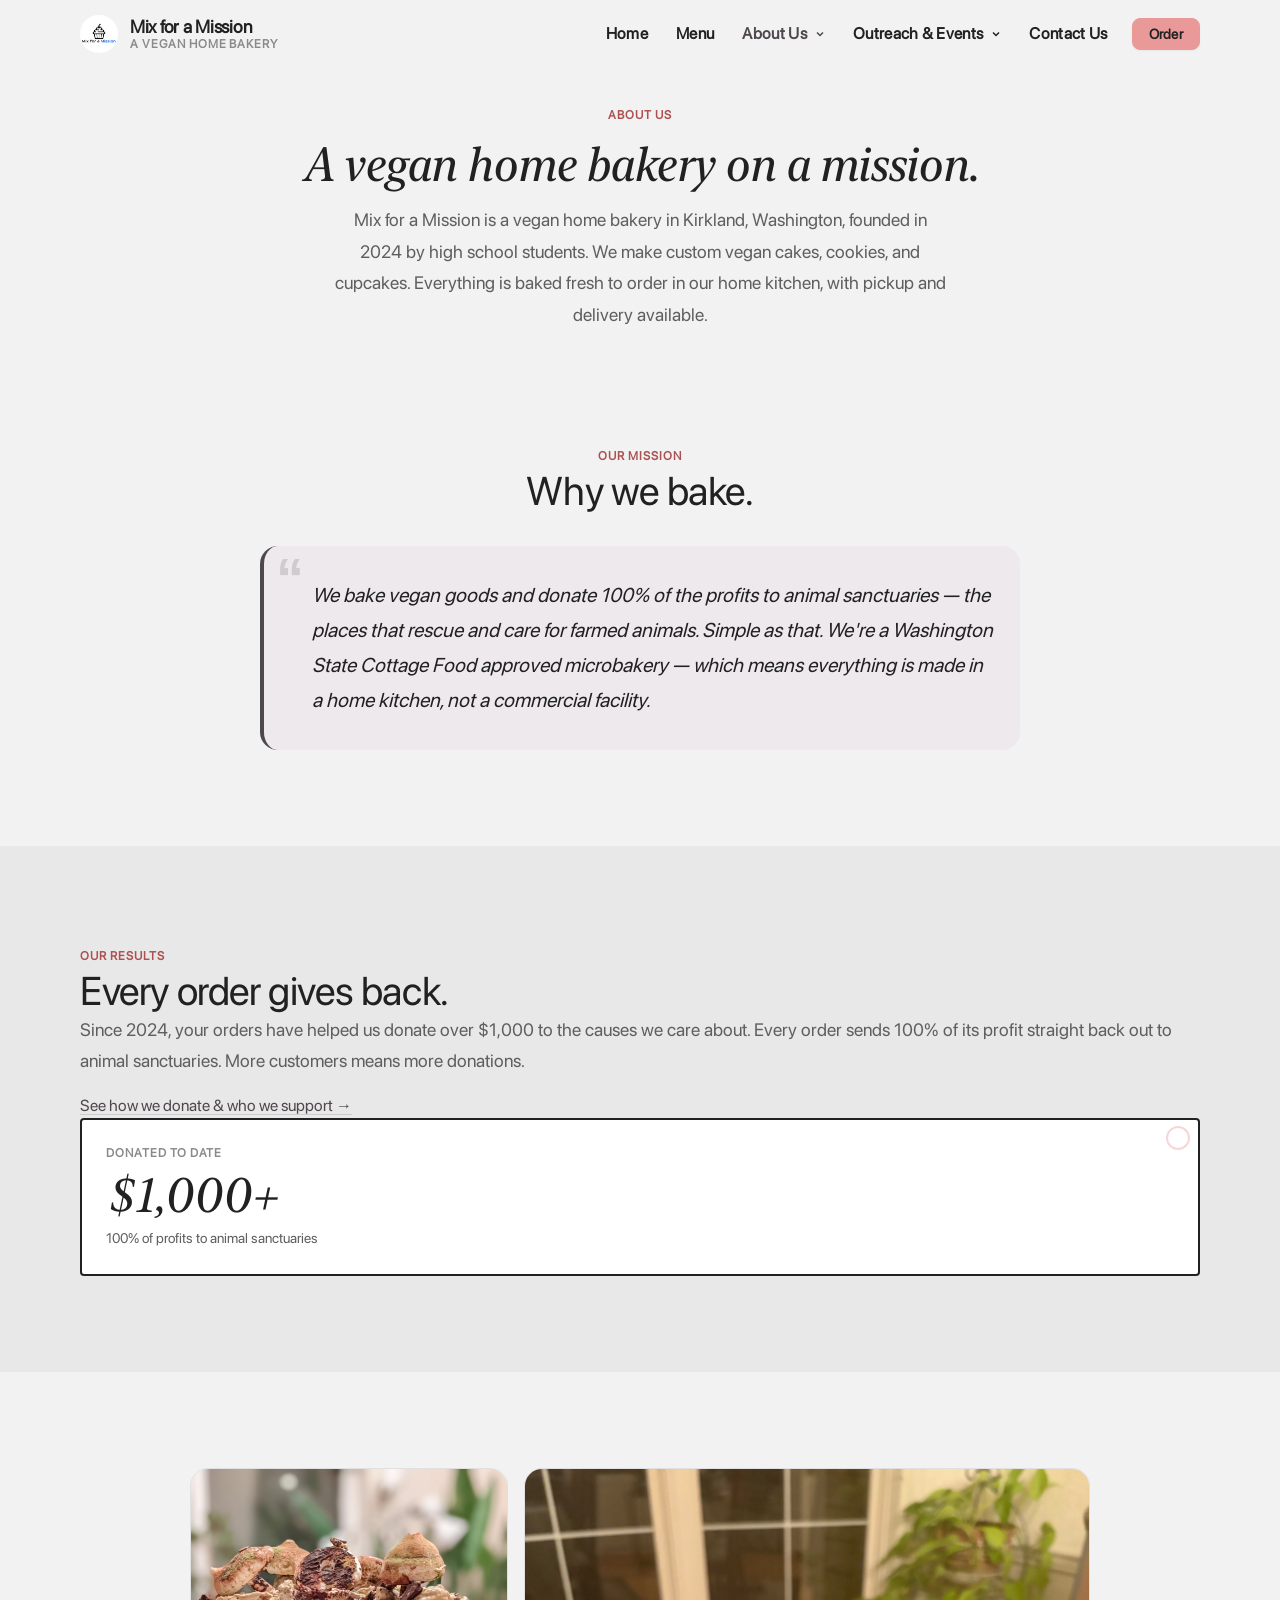
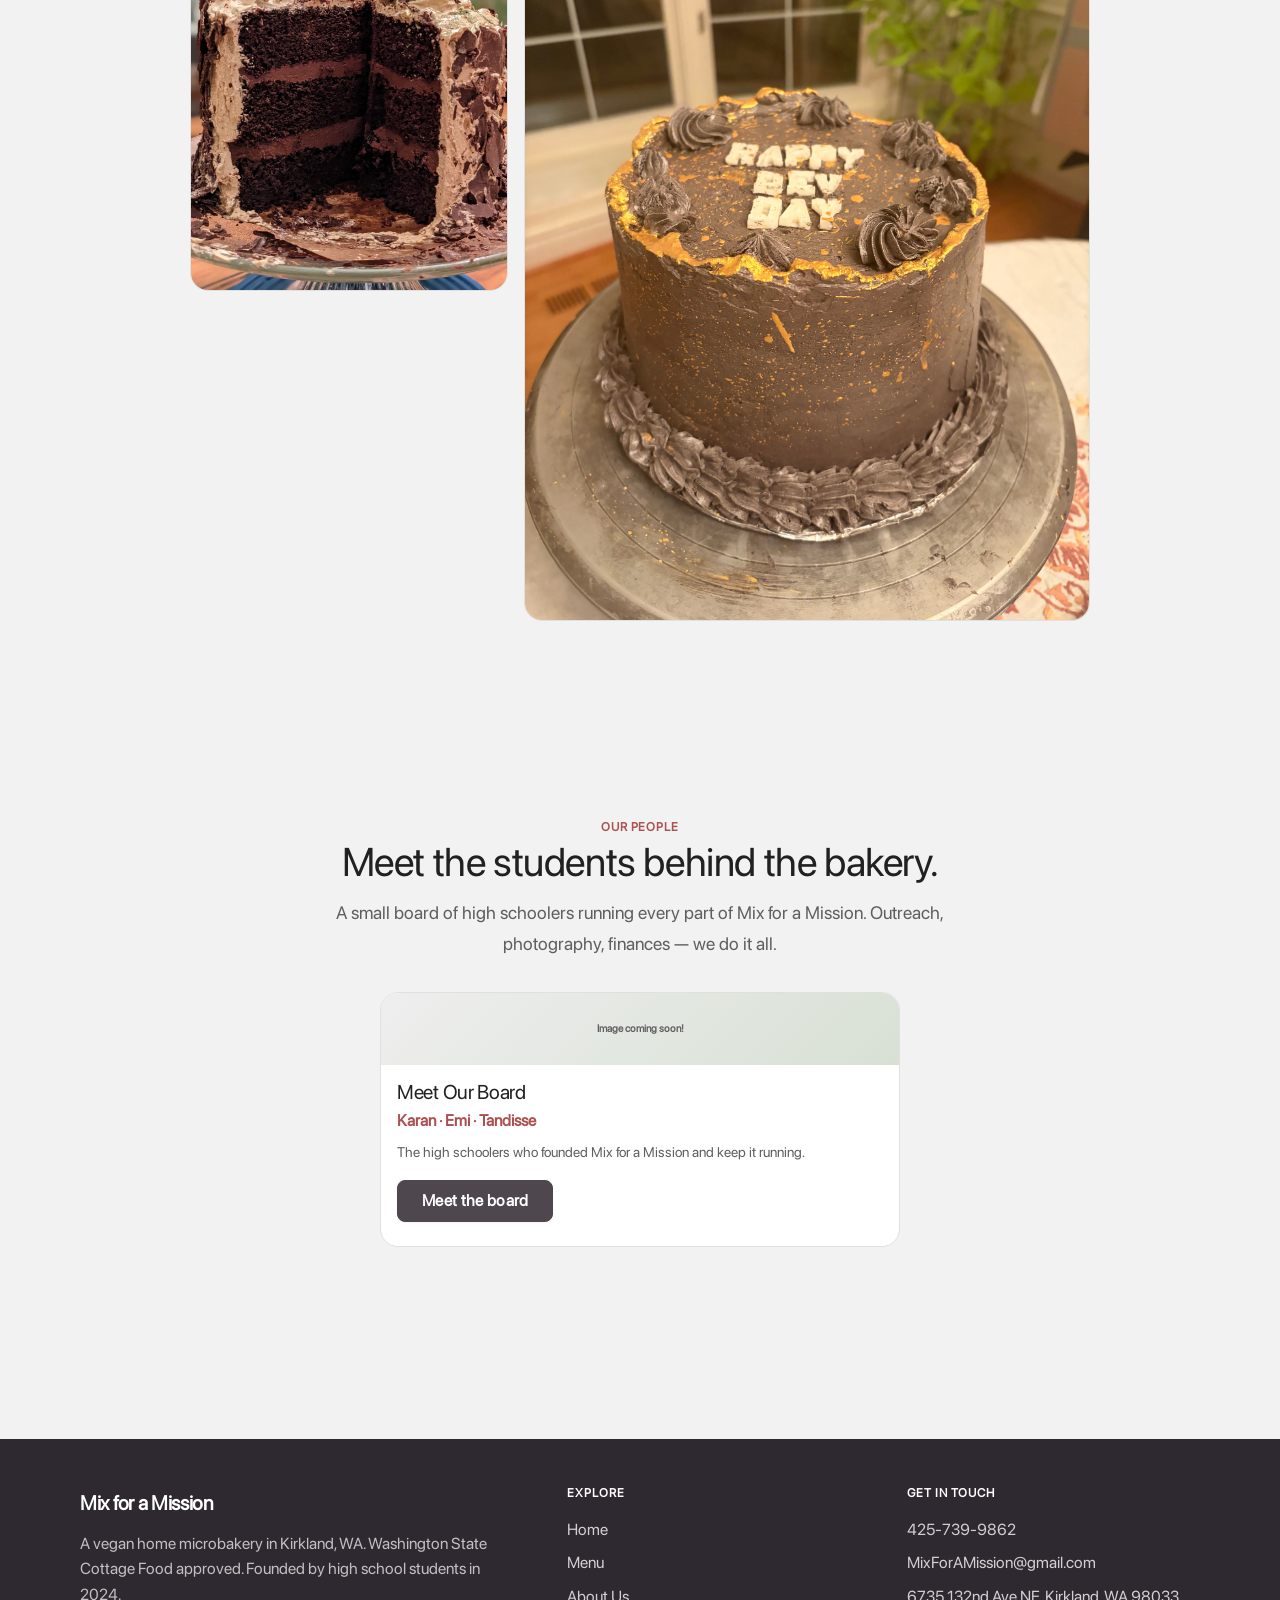
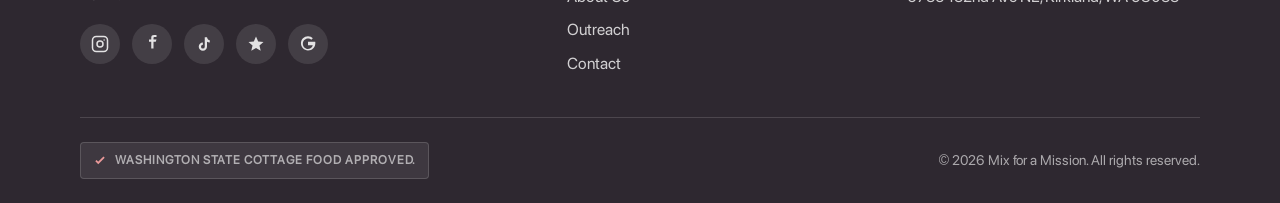
==== commit e41b862f: "Client feedback round 2: menu trims, 100% donation shift, homepage restructure Product line contract" ====
--- a/about/index.html
+++ b/about/index.html
@@ -68,7 +68,7 @@
       <div class="container">
         <span class="eyebrow">About Us</span>
         <h1 id="about-title">A vegan home bakery on a mission.</h1>
-        <p class="lead">Mix for a Mission is a vegan home bakery in Kirkland, Washington, founded in 2024 by high school students. We make custom vegan cakes, cookies, cupcakes, and cake pops. Everything is baked fresh to order in our home kitchen, with pickup and delivery available.</p>
+        <p class="lead">Mix for a Mission is a vegan home bakery in Kirkland, Washington, founded in 2024 by high school students. We make custom vegan cakes, cookies, and cupcakes. Everything is baked fresh to order in our home kitchen, with pickup and delivery available.</p>
       </div>
     </section>
 
@@ -80,7 +80,7 @@
           <h2 id="mission-heading">Why we bake.</h2>
         </div>
         <blockquote class="mission-quote">
-          <p>We bake vegan goods and give half the profits to Hope Link, a local organization that supports families in need. The other half goes back into the bakery so we can reach more customers and donate more over time. Simple as that. We're a Washington State Cottage Food approved microbakery — which means everything is made in a home kitchen, not a commercial facility.</p>
+          <p>We bake vegan goods and donate 100% of the profits to animal sanctuaries — the places that rescue and care for farmed animals. Simple as that. We're a Washington State Cottage Food approved microbakery — which means everything is made in a home kitchen, not a commercial facility.</p>
         </blockquote>
       </div>
     </section>
@@ -92,23 +92,24 @@
           <div>
             <span class="eyebrow">Our Results</span>
             <h2 id="results-heading">Every order gives back.</h2>
-            <p class="lead">Since 2024, your orders have helped us donate over $1,000 to Hope Link and the causes we care about. We put the rest back into the bakery. More customers means more donations.</p>
+            <p class="lead">Since 2024, your orders have helped us donate over $1,000 to the causes we care about. Every order sends 100% of its profit straight back out to animal sanctuaries. More customers means more donations.</p>
             <p><a href="donations.html">See how we donate &amp; who we support &rarr;</a></p>
           </div>
           <div class="label-stamp">
             <span class="label-stamp__overline">Donated to date</span>
             <span class="label-stamp__num"><a href="donations.html">$1,000+</a></span>
-            <span class="label-stamp__note">50% of profits to Hope Link</span>
+            <span class="label-stamp__note">100% of profits to animal sanctuaries</span>
           </div>
         </div>
       </div>
     </section>
 
-    <!-- ===== Bakery photo ===== -->
+    <!-- ===== Bakery photos ===== -->
     <section class="section">
       <div class="container">
-        <div class="hero-visual" style="max-width:420px; margin:0 auto;">
+        <div class="about-photos">
           <img src="../assets/images/general/general2.png" alt="An assortment of Mix for a Mission baked goods" width="1146" height="1528" loading="lazy">
+          <img src="../assets/images/general/general3.jpg" alt="Vegan cakes and treats made by Mix for a Mission" width="4618" height="3464" loading="lazy">
         </div>
       </div>
     </section>
--- a/css/styles.css
+++ b/css/styles.css
@@ -1417,7 +1417,6 @@
    - Section headers with pricing chips.
    - Flavor card grid (reuses .product-card) with per-flavor
      tinted placeholders, denser than the home featured grid.
-   - Cake jars callout.
    ============================================================ */
 
 /* ---------- Menu page intro ---------- */
@@ -1452,49 +1451,6 @@
 .menu-gf-note .gf-mark {
   color: var(--color-accent);
   font-weight: var(--font-weight-bold);
-}
-
-/* ---------- Cake jars callout ---------- */
-.cake-jars {
-  display: flex;
-  flex-wrap: wrap;
-  align-items: center;
-  justify-content: center;
-  gap: var(--sp-3) var(--sp-4);
-  margin: var(--sp-4) auto var(--sp-2);
-  max-width: 560px;
-  padding: var(--sp-4) var(--sp-5);
-  background-color: var(--color-accent-soft);
-  border: 1px solid var(--color-line);
-  border-radius: var(--radius-lg);
-}
-.cake-jars__label {
-  display: inline-flex;
-  align-items: center;
-  gap: var(--sp-2);
-  font-family: var(--font-display);
-  font-size: var(--fs-lg);
-  font-weight: 500;
-  font-style: italic;
-  color: var(--color-accent-active);
-}
-.cake-jars__label .ico {
-  width: 22px;
-  height: 22px;
-  color: var(--color-accent);
-}
-.cake-jars__price {
-  font-size: var(--fs-sm);
-  font-weight: var(--font-weight-bold);
-  color: var(--color-accent);
-  background-color: var(--color-surface);
-  padding: var(--sp-1) var(--sp-3);
-  border-radius: var(--radius-full);
-}
-.cake-jars__desc {
-  font-size: var(--fs-xs);
-  color: var(--color-text-muted);
-  line-height: var(--lh-normal);
 }
 
 /* ---------- Sticky category sub-nav ----------
@@ -1830,6 +1786,31 @@
    .mission-quote (blockquote treatment for the mission statement).
    ============================================================ */
 
+/* ---------- About page photo pair ----------
+   Two bakery photos side by side. The column widths track each
+   image's own aspect ratio — general2 is portrait (1146x1528),
+   general3 landscape (4618x3464) — so the pair lines up to one
+   shared height with no cropping. Stacks on narrow screens. */
+.about-photos {
+  display: grid;
+  gap: var(--sp-4);
+  max-width: 900px;
+  margin-inline: auto;
+}
+.about-photos img {
+  display: block;
+  width: 100%;
+  height: auto;
+  border-radius: var(--radius-lg);
+  border: 1px solid var(--color-line);
+}
+@media (min-width: 640px) {
+  .about-photos {
+    grid-template-columns: 0.75fr 1.333fr;
+    align-items: start;
+  }
+}
+
 /* ---------- Page intro (generic, reusable on any content page) ---------- */
 .page-intro {
   padding-block: var(--sp-6) var(--sp-4);
@@ -2031,7 +2012,6 @@
 /* ============================================================
    DONATIONS PAGE
    - Prominent stat / progress band ($1,000+ donated)
-   - Hope Link highlight card (50% of profits)
    - JS-driven editable donations timeline (org name + blurb + link)
    Reuses .page-intro, .section-head, .btn patterns.
    ============================================================ */
@@ -2072,48 +2052,6 @@
   margin-inline: auto;
 }
 
-/* ---------- Hope Link highlight card ----------
-   A warm terracotta-accented card calling out the 50%-of-profits model. */
-.hopelink-card {
-  display: grid;
-  gap: var(--sp-5);
-  grid-template-columns: 1fr;
-  align-items: center;
-  background-color: var(--color-accent-soft);
-  border: 1px solid var(--color-line);
-  border-left: 4px solid var(--color-accent-fill);
-  border-radius: var(--radius-lg);
-  padding: var(--sp-6) var(--sp-5);
-}
-.hopelink-card__pct {
-  font-family: var(--font-display);
-  font-size: var(--fs-4xl);
-  font-weight: 500;
-  font-style: italic;
-  color: var(--color-accent);
-  line-height: 1;
-  text-align: center;
-}
-.hopelink-card__pct .pct-label {
-  display: block;
-  font-family: var(--font-body);
-  font-size: var(--fs-2xs);
-  font-weight: var(--font-weight-bold);
-  letter-spacing: var(--ls-wider);
-  text-transform: uppercase;
-  color: var(--color-accent-active);
-  margin-top: var(--sp-2);
-}
-.hopelink-card__body h3 {
-  font-size: var(--fs-xl);
-  margin-bottom: var(--sp-2);
-}
-.hopelink-card__body p {
-  font-size: var(--fs-sm);
-  color: var(--color-text-muted);
-  margin: 0;
-}
-
 /* ---------- Donations timeline ----------
    A vertical list of org cards, each with a name, blurb, and
    optional link. Rendered from a JS array so a non-developer
@@ -2173,16 +2111,6 @@
 }
 
 /* ---------- Responsive: donations page ---------- */
-@media (min-width: 640px) {
-  .hopelink-card {
-    grid-template-columns: auto 1fr;
-    gap: var(--sp-6);
-    padding: var(--sp-7) var(--sp-6);
-  }
-  .hopelink-card__pct {
-    font-size: var(--fs-5xl);
-  }
-}
 @media (min-width: 900px) {
   .donation-list {
     grid-template-columns: repeat(2, 1fr);
